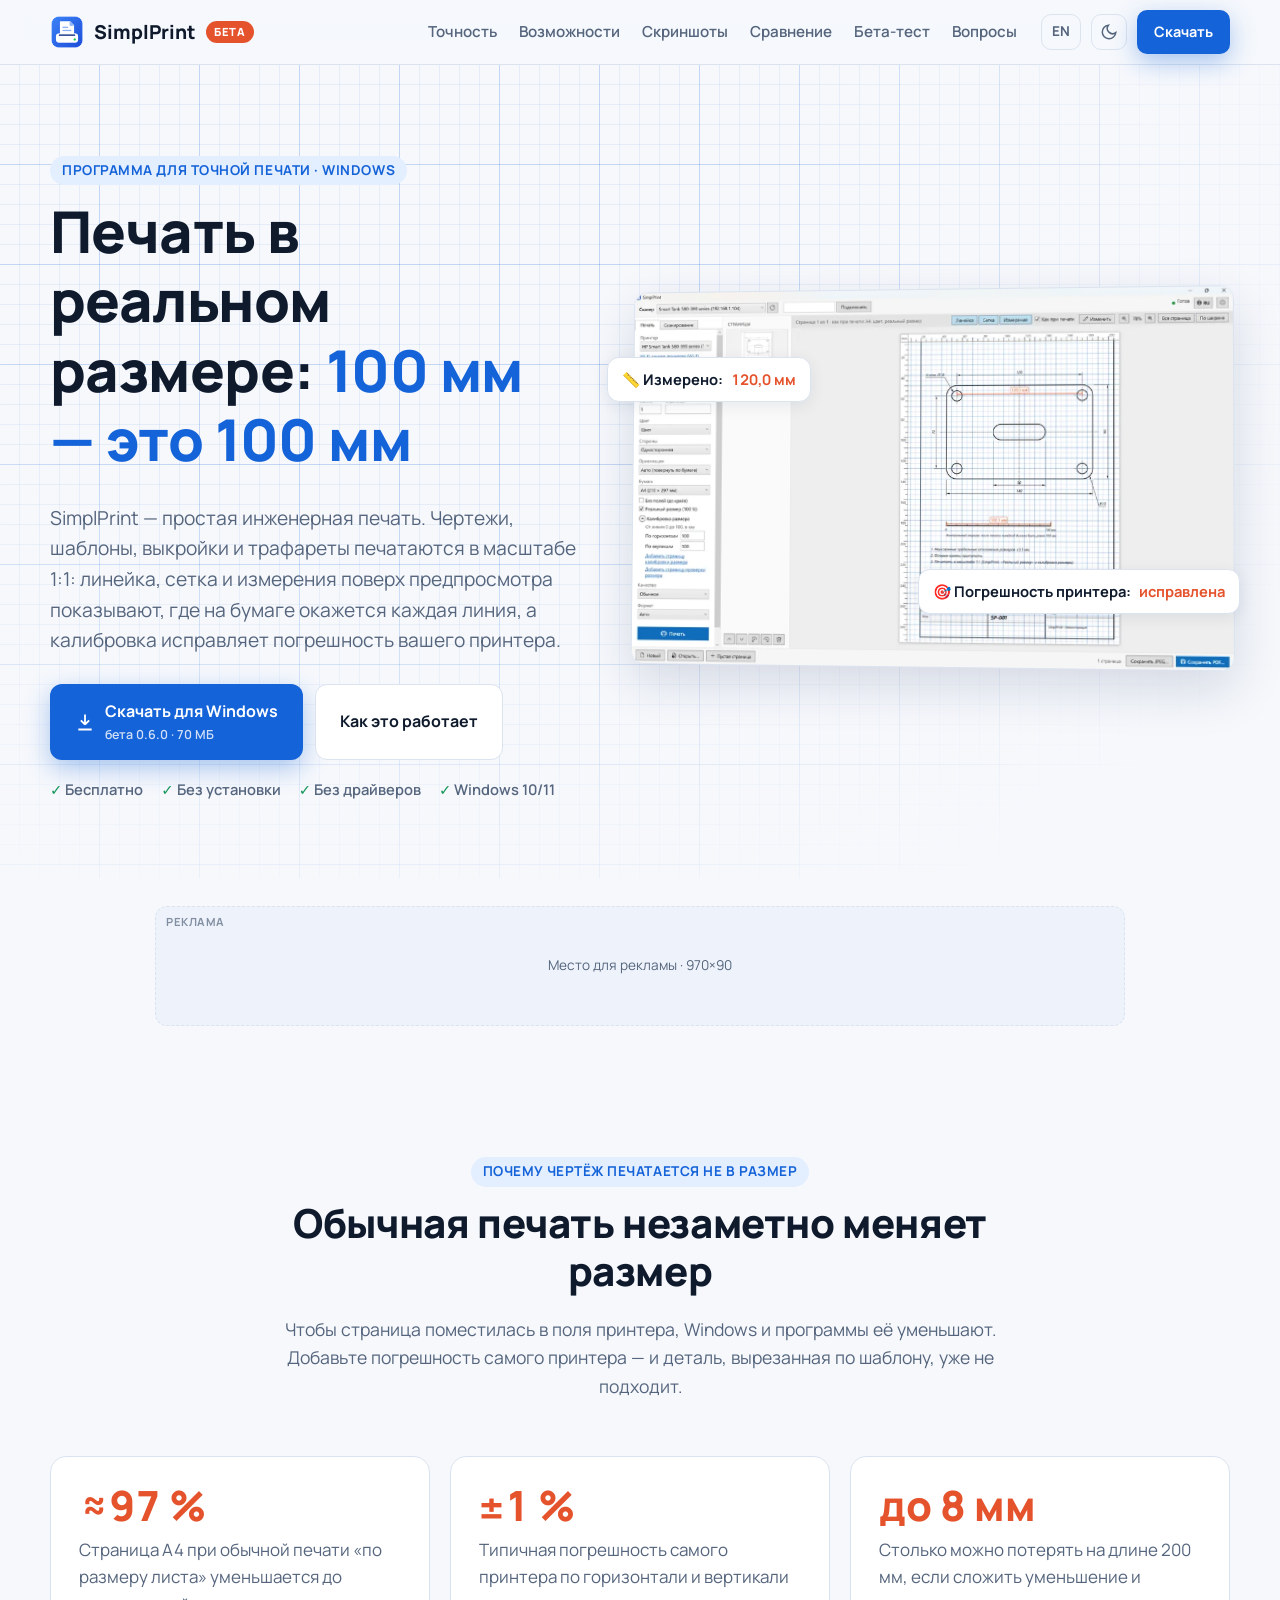
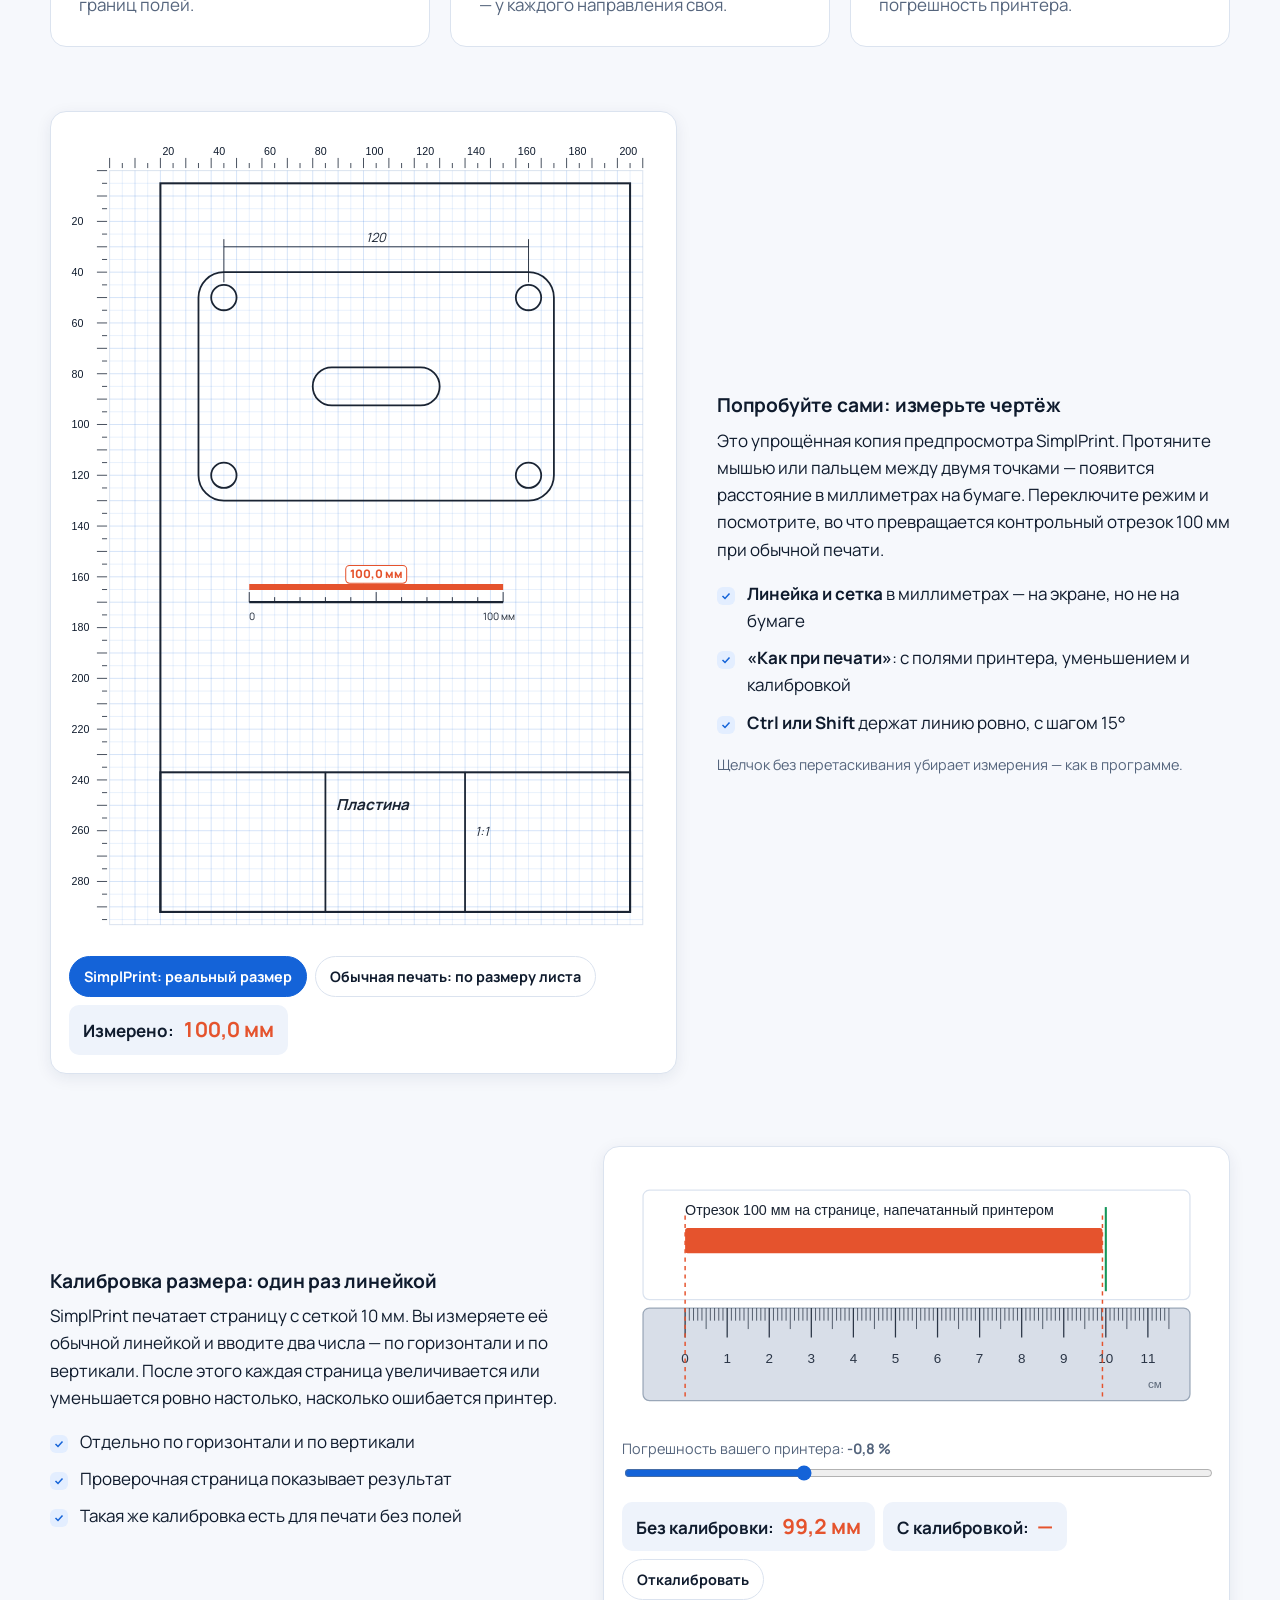
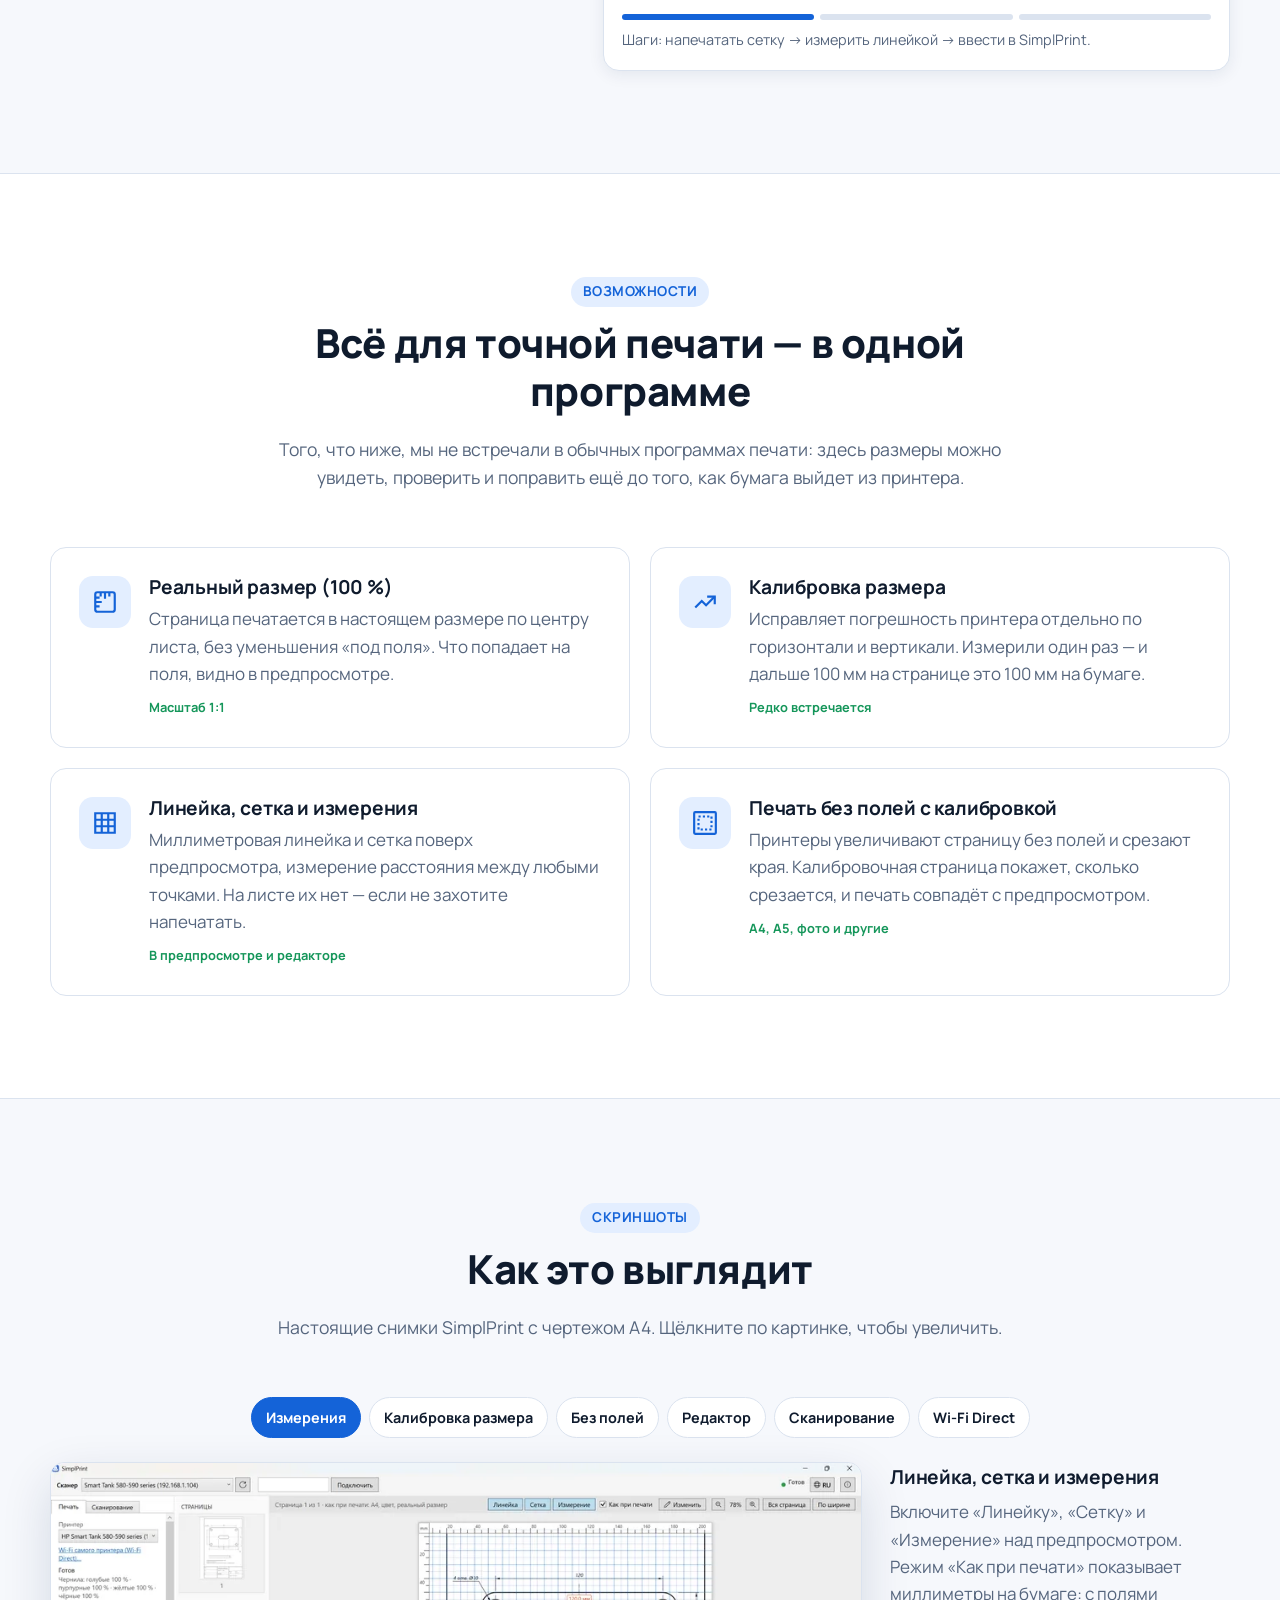
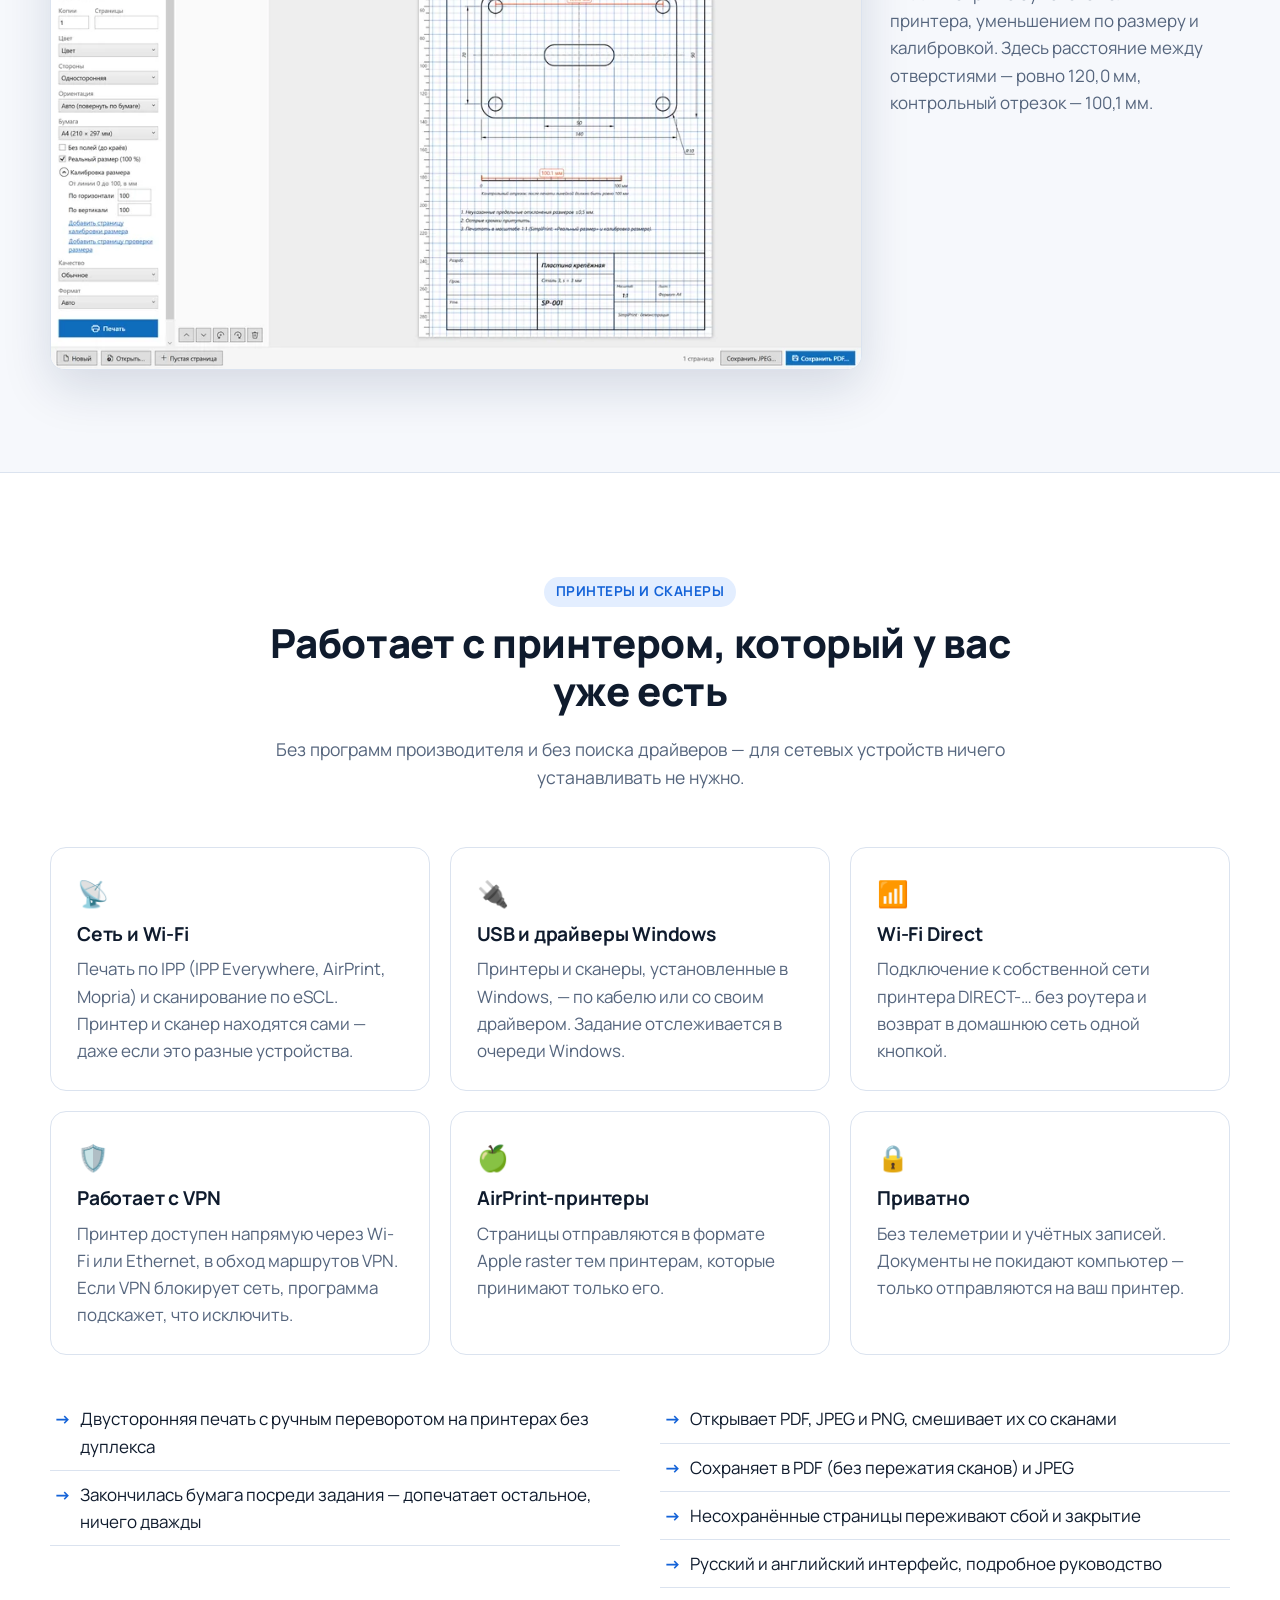
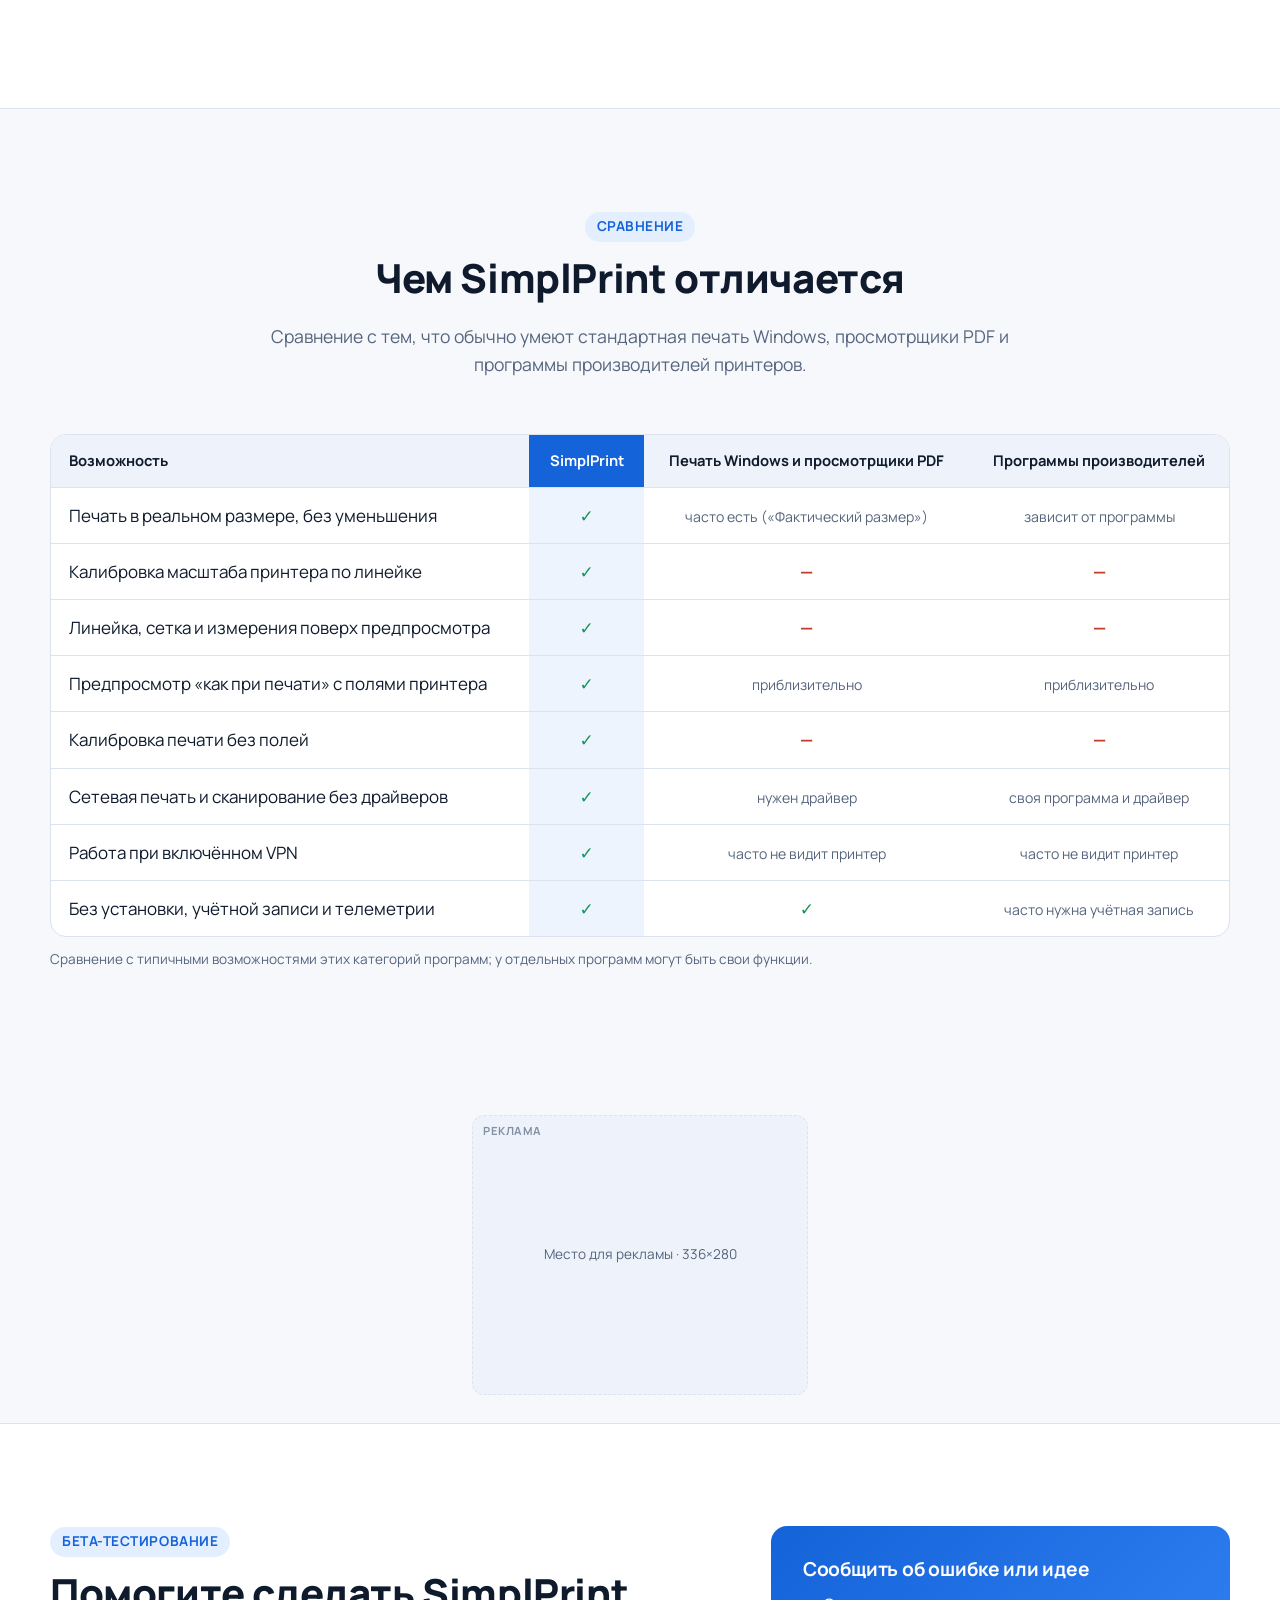
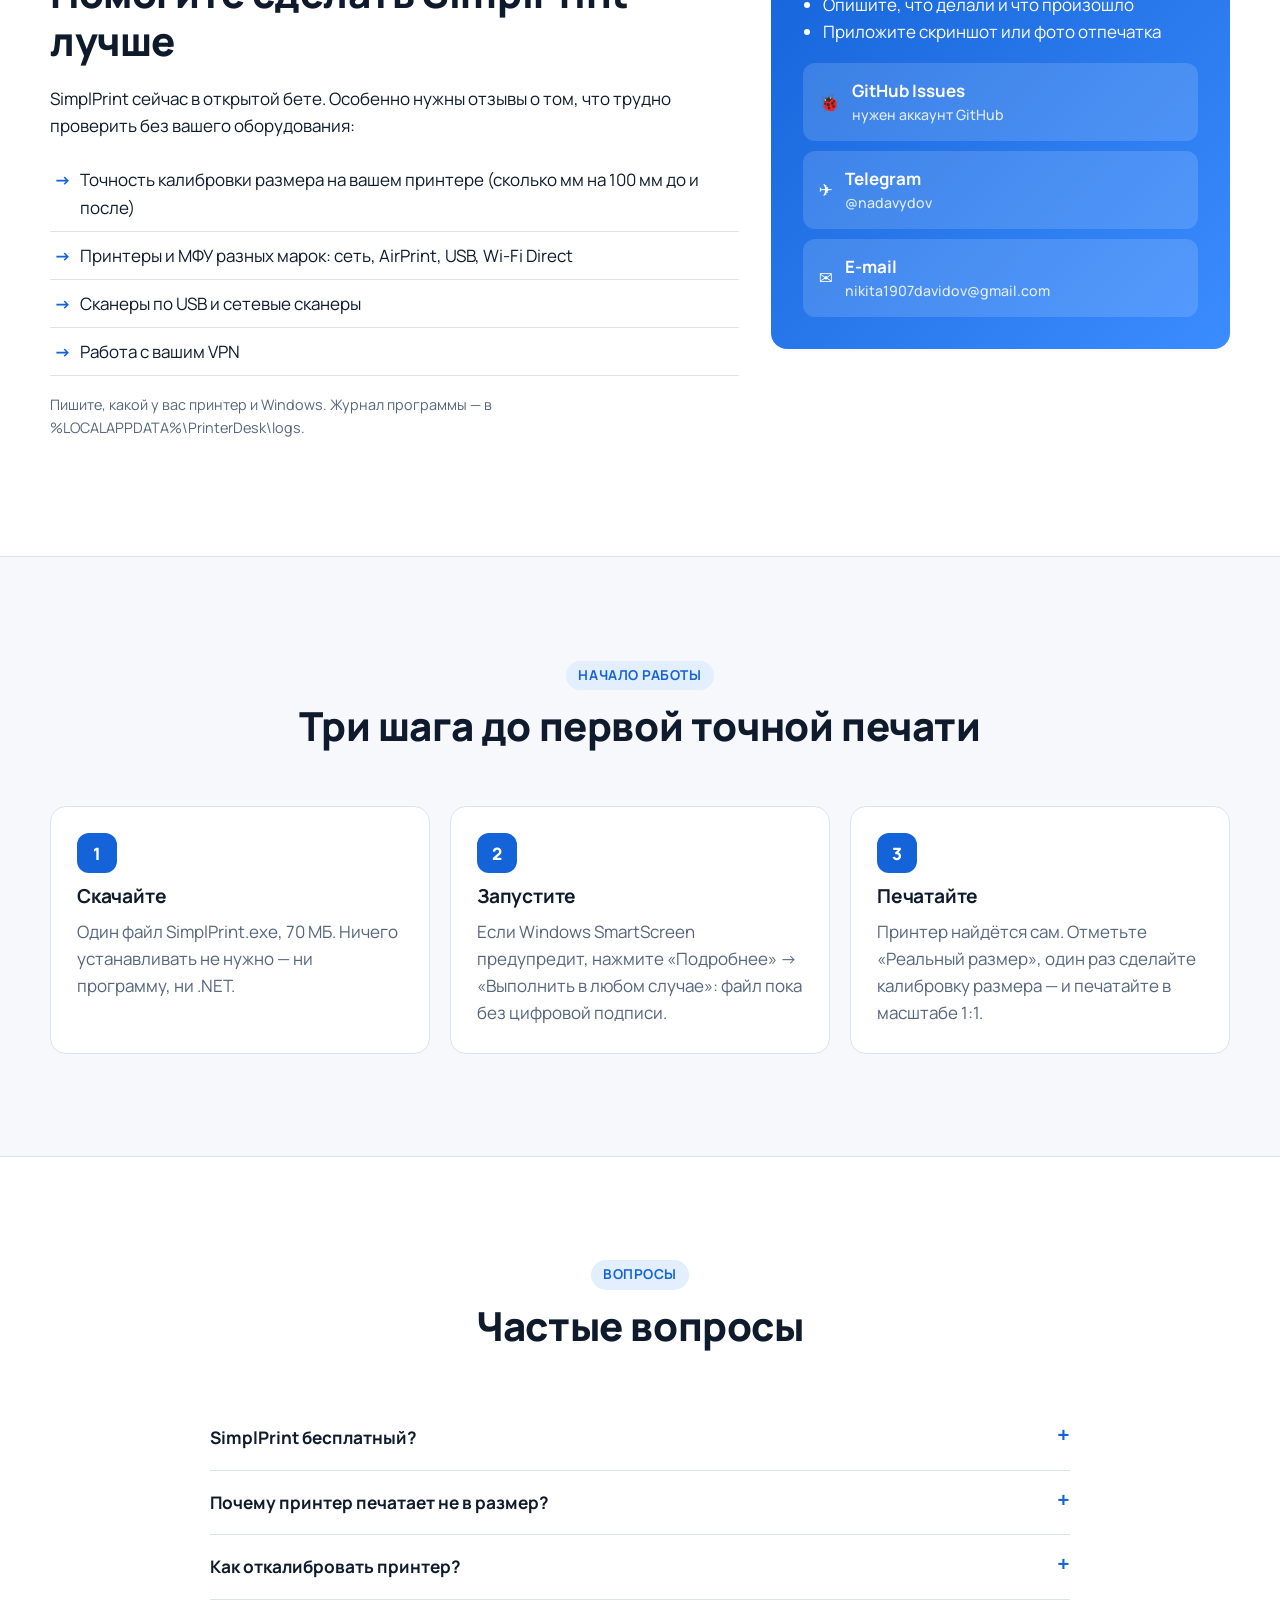
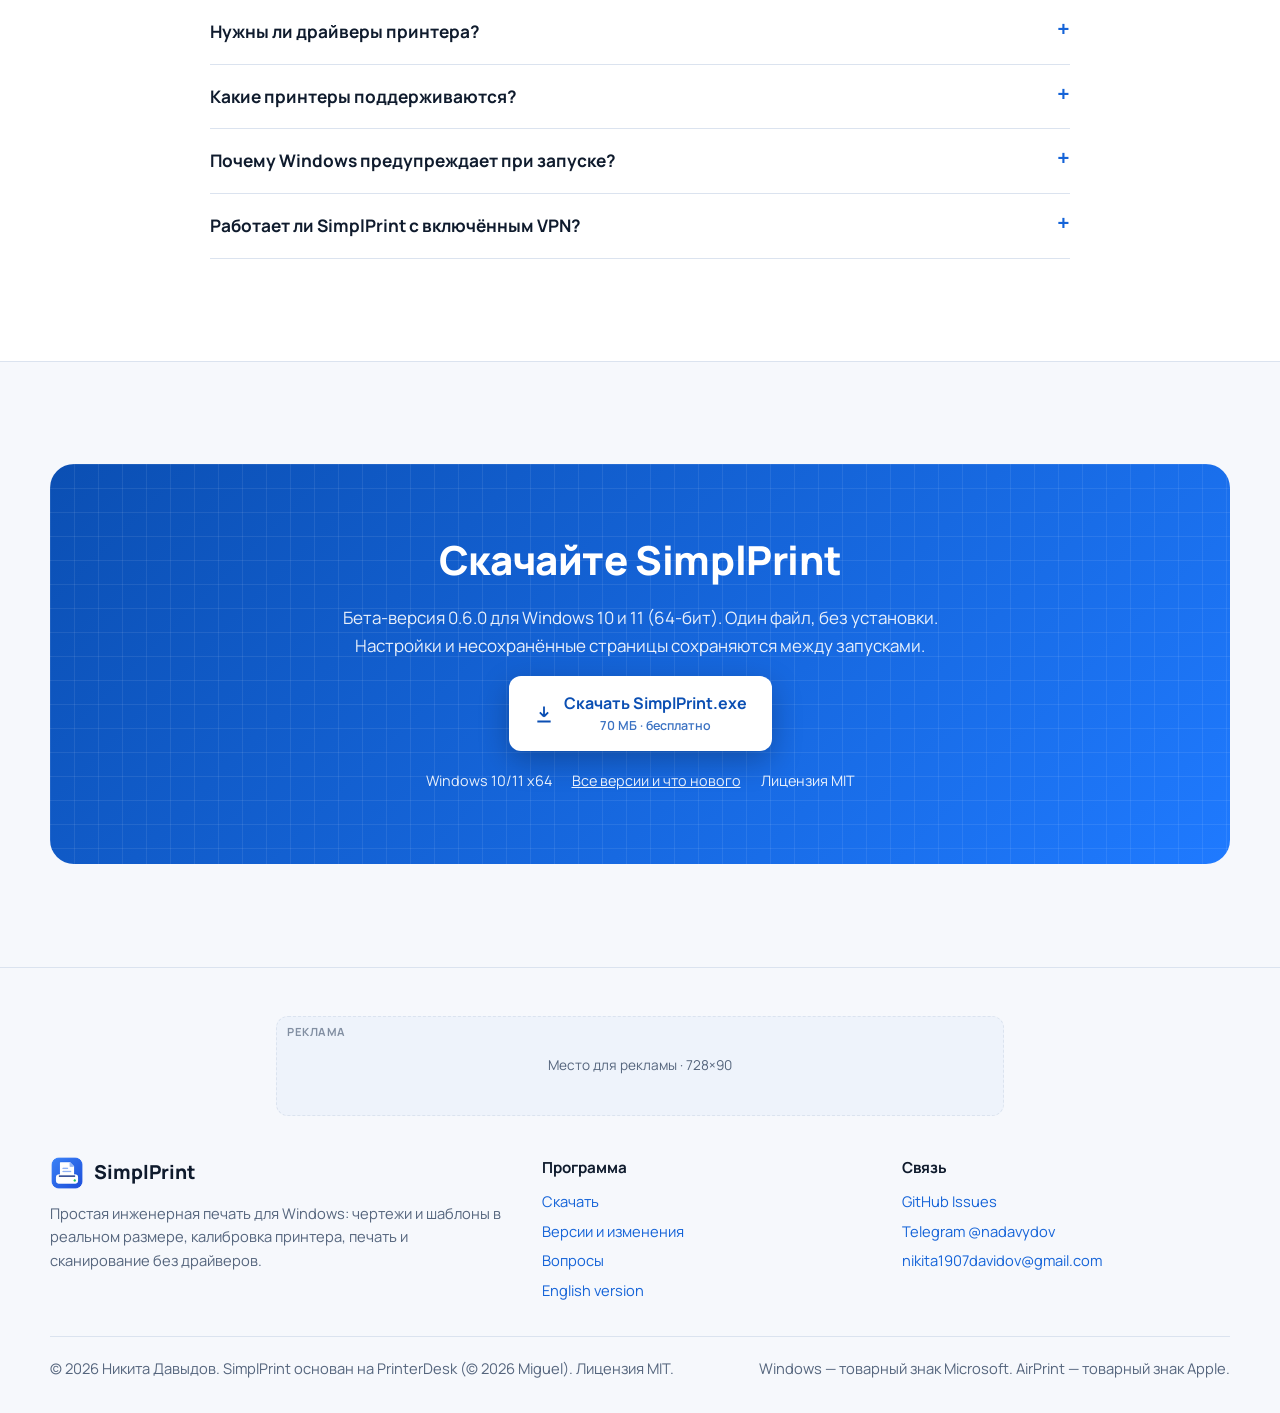
==== index.html @ fbbb2764 "SimplPrint website, downloads and bug reports The website (Russian and English) for GitHub Pages, a " ====
<!doctype html>
<html lang="ru">
<head>
  <meta charset="utf-8">
  <meta name="viewport" content="width=device-width, initial-scale=1">
  <script>document.documentElement.classList.add("js")</script>
  <title>SimplPrint — программа для печати чертежей в реальном размере (1:1) для Windows</title>
  <meta name="description" content="Бесплатная программа для печати чертежей, шаблонов и выкроек в масштабе 1:1: линейка, сетка и измерения поверх предпросмотра, калибровка масштаба принтера, печать без полей. Печать и сканирование без драйверов: сеть, AirPrint, USB, Wi-Fi Direct.">
  <meta name="keywords" content="программа для печати, приложение для печати, печать чертежей, печать в масштабе 1:1, печать в реальном размере, калибровка принтера, принтер печатает не в размер, печать без полей, печать шаблонов, печать выкроек, сканирование, AirPrint Windows, печать без драйвера">
  <link rel="canonical" href="https://gameqwerty.github.io/simplprint-app/">
  <link rel="alternate" hreflang="ru" href="https://gameqwerty.github.io/simplprint-app/">
  <link rel="alternate" hreflang="en" href="https://gameqwerty.github.io/simplprint-app/en/">
  <link rel="alternate" hreflang="x-default" href="https://gameqwerty.github.io/simplprint-app/">
  <meta name="theme-color" content="#1463d8">
  <link rel="icon" href="favicon.ico" sizes="any">
  <link rel="apple-touch-icon" href="apple-touch-icon.png">

  <meta property="og:type" content="website">
  <meta property="og:site_name" content="SimplPrint">
  <meta property="og:locale" content="ru_RU">
  <meta property="og:locale:alternate" content="en_US">
  <meta property="og:title" content="SimplPrint — печать в реальном размере: 100 мм — это 100 мм">
  <meta property="og:description" content="Линейка, сетка, измерения и калибровка принтера для точной печати чертежей и шаблонов. Бесплатно, Windows 10/11.">
  <meta property="og:url" content="https://gameqwerty.github.io/simplprint-app/">
  <meta property="og:image" content="https://gameqwerty.github.io/simplprint-app/og-image.png">
  <meta property="og:image:width" content="1200">
  <meta property="og:image:height" content="630">
  <meta name="twitter:card" content="summary_large_image">

  <!-- Search console verification: paste the codes from Yandex.Webmaster and Google Search Console here.
  <meta name="yandex-verification" content="">
  <meta name="google-site-verification" content="">
  -->

  <link rel="preconnect" href="https://fonts.googleapis.com">
  <link rel="preconnect" href="https://fonts.gstatic.com" crossorigin>
  <link href="https://fonts.googleapis.com/css2?family=Manrope:wght@500;600;700;800&display=swap" rel="stylesheet">
  <link rel="stylesheet" href="assets/css/style.css">

  <script type="application/ld+json">
  {
    "@context": "https://schema.org",
    "@type": "SoftwareApplication",
    "name": "SimplPrint",
    "description": "Программа для печати чертежей, шаблонов и выкроек в реальном размере: линейка, сетка и измерения поверх предпросмотра, калибровка масштаба принтера, печать без полей; печать и сканирование без драйверов.",
    "applicationCategory": "UtilitiesApplication",
    "applicationSubCategory": "Печать и сканирование",
    "operatingSystem": "Windows 10, Windows 11",
    "softwareVersion": "0.6.0",
    "fileSize": "70 MB",
    "inLanguage": ["ru", "en"],
    "isAccessibleForFree": true,
    "offers": { "@type": "Offer", "price": "0", "priceCurrency": "RUB" },
    "downloadUrl": "https://github.com/Gameqwerty/simplprint-app/releases/latest/download/SimplPrint.exe",
    "screenshot": "https://gameqwerty.github.io/simplprint-app/assets/img/measure-1600.webp",
    "image": "https://gameqwerty.github.io/simplprint-app/og-image.png",
    "url": "https://gameqwerty.github.io/simplprint-app/",
    "author": { "@type": "Person", "name": "Никита Давыдов" },
    "license": "https://opensource.org/licenses/MIT"
  }
  </script>
  <script type="application/ld+json">
  {
    "@context": "https://schema.org",
    "@type": "FAQPage",
    "mainEntity": [
      { "@type": "Question", "name": "SimplPrint бесплатный?",
        "acceptedAnswer": { "@type": "Answer", "text": "Да. Программа бесплатная, без рекламы внутри, без учётной записи и без телеметрии. Код распространяется по лицензии MIT." } },
      { "@type": "Question", "name": "Почему принтер печатает не в размер?",
        "acceptedAnswer": { "@type": "Answer", "text": "Обычная печать уменьшает страницу, чтобы она поместилась внутри полей принтера (лист A4 выходит примерно на 97 %), а сам принтер добавляет погрешность около 1 %. В SimplPrint есть печать в реальном размере и калибровка размера, которая исправляет погрешность принтера." } },
      { "@type": "Question", "name": "Нужны ли драйверы принтера?",
        "acceptedAnswer": { "@type": "Answer", "text": "Для сетевых принтеров и МФУ — нет: SimplPrint печатает по IPP (IPP Everywhere, AirPrint, Mopria) и сканирует по eSCL. Принтеры и сканеры, подключённые по USB, работают через установленный в Windows драйвер." } },
      { "@type": "Question", "name": "Какие принтеры поддерживаются?",
        "acceptedAnswer": { "@type": "Answer", "text": "Большинство сетевых принтеров и МФУ последних лет (IPP Everywhere, AirPrint, Mopria), любые принтеры, установленные в Windows (USB или с драйвером), а также подключение к собственной сети Wi-Fi принтера (Wi-Fi Direct)." } },
      { "@type": "Question", "name": "Почему Windows предупреждает при запуске?",
        "acceptedAnswer": { "@type": "Answer", "text": "Файл пока не подписан цифровой подписью, поэтому SmartScreen показывает предупреждение. Нажмите «Подробнее», затем «Выполнить в любом случае»." } }
    ]
  }
  </script>

  <!-- Analytics (optional): paste the Yandex.Metrika counter here. SimplPrint itself sends no data. -->
</head>
<body>
  <a class="visually-hidden" href="#main">К содержанию</a>

  <header class="header">
    <div class="container header__inner">
      <a class="brand" href="./" aria-label="SimplPrint — на главную">
        <img src="assets/img/logo-64.png" alt="" width="34" height="34">
        SimplPrint <span class="badge-beta">бета</span>
      </a>
      <nav class="nav" aria-label="Разделы">
        <a href="#precision">Точность</a>
        <a href="#features">Возможности</a>
        <a href="#screens">Скриншоты</a>
        <a href="#compare">Сравнение</a>
        <a href="#beta">Бета-тест</a>
        <a href="#faq">Вопросы</a>
      </nav>
      <div class="header__actions">
        <a class="lang" href="en/" hreflang="en" lang="en">EN</a>
        <button class="theme-toggle" type="button" aria-label="Светлая или тёмная тема">
          <svg width="18" height="18" viewBox="0 0 24 24" fill="none" stroke="currentColor" stroke-width="2"><path d="M21 12.8A9 9 0 1 1 11.2 3a7 7 0 0 0 9.8 9.8z"/></svg>
        </button>
        <a class="btn btn--primary btn--small" href="#download">Скачать</a>
        <button class="menu-toggle" type="button" aria-label="Меню" aria-expanded="false">
          <svg width="20" height="20" viewBox="0 0 24 24" fill="none" stroke="currentColor" stroke-width="2"><path d="M4 7h16M4 12h16M4 17h16"/></svg>
        </button>
      </div>
    </div>
  </header>

  <main id="main">
    <!-- Hero -->
    <section class="hero">
      <div class="container hero__inner">
        <div>
          <span class="eyebrow">Программа для точной печати · Windows</span>
          <h1>Печать в реальном размере: <span class="hero__accent">100&nbsp;мм — это 100&nbsp;мм</span></h1>
          <p class="hero__lead">
            SimplPrint — простая инженерная печать. Чертежи, шаблоны, выкройки и трафареты печатаются в масштабе 1:1:
            линейка, сетка и измерения поверх предпросмотра показывают, где на бумаге окажется каждая линия, а калибровка
            исправляет погрешность вашего принтера.
          </p>
          <div class="hero__buttons">
            <a class="btn btn--primary" href="https://github.com/Gameqwerty/simplprint-app/releases/latest/download/SimplPrint.exe" data-download>
              <svg width="20" height="20" viewBox="0 0 24 24" fill="none" stroke="currentColor" stroke-width="2.2"><path d="M12 3v12m0 0l-5-5m5 5l5-5M4 21h16"/></svg>
              <span>Скачать для Windows<small>бета 0.6.0 · 70 МБ</small></span>
            </a>
            <a class="btn btn--ghost" href="#precision">Как это работает</a>
          </div>
          <div class="hero__facts">
            <span>Бесплатно</span><span>Без установки</span><span>Без драйверов</span><span>Windows 10/11</span>
          </div>
        </div>
        <div class="hero__shot">
          <div class="window">
            <img src="assets/img/measure-960.webp" srcset="assets/img/measure-960.webp 960w, assets/img/measure-1600.webp 1600w"
                 sizes="(max-width: 960px) 100vw, 640px" width="1600" height="1000"
                 alt="SimplPrint: чертёж в предпросмотре печати с линейкой, сеткой и измерениями 120,0 и 100,1 мм" fetchpriority="high">
          </div>
          <div class="callout callout--a">📏 Измерено: <b>120,0 мм</b></div>
          <div class="callout callout--b">🎯 Погрешность принтера: <b>исправлена</b></div>
        </div>
      </div>
    </section>

    <!-- Ad: below the first screen -->
    <div class="ad-band">
      <div class="container">
        <aside class="ad-slot ad-slot--leaderboard" data-label="Реклама" aria-label="Реклама">
          <!-- Paste the ad code here (Yandex Advertising Network / Google AdSense), 970×90 or adaptive. -->
          <span class="ad-slot__placeholder">Место для рекламы · 970×90</span>
        </aside>
      </div>
    </div>

    <!-- The problem -->
    <section class="section" id="precision">
      <div class="container">
        <div class="section__head reveal">
          <span class="eyebrow">Почему чертёж печатается не в размер</span>
          <h2>Обычная печать незаметно меняет размер</h2>
          <p>Чтобы страница поместилась в поля принтера, Windows и программы её уменьшают. Добавьте погрешность самого
            принтера — и деталь, вырезанная по шаблону, уже не подходит.</p>
        </div>
        <div class="problem">
          <div class="stat reveal"><div class="stat__value">≈97 %</div><p>Страница A4 при обычной печати «по размеру листа» уменьшается до границ полей.</p></div>
          <div class="stat reveal"><div class="stat__value">±1 %</div><p>Типичная погрешность самого принтера по горизонтали и вертикали — у каждого направления своя.</p></div>
          <div class="stat reveal"><div class="stat__value">до 8 мм</div><p>Столько можно потерять на длине 200 мм, если сложить уменьшение и погрешность принтера.</p></div>
        </div>

        <div class="demo" style="margin-top:64px">
          <div class="demo__stage reveal" id="measure-demo" data-mm="мм" data-title="Пластина" data-label="Лист A4 с сеткой, линейкой и измерением">
            <div class="demo__controls">
              <button class="chip" type="button" data-mode="full" aria-pressed="true">SimplPrint: реальный размер</button>
              <button class="chip" type="button" data-mode="fit" aria-pressed="false">Обычная печать: по размеру листа</button>
              <span class="readout">Измерено: <b data-readout>—</b></span>
            </div>
          </div>
          <div class="demo__text reveal">
            <h3>Попробуйте сами: измерьте чертёж</h3>
            <p>Это упрощённая копия предпросмотра SimplPrint. Протяните мышью или пальцем между двумя точками — появится
              расстояние в миллиметрах на бумаге. Переключите режим и посмотрите, во что превращается контрольный отрезок
              100&nbsp;мм при обычной печати.</p>
            <ul>
              <li><b>Линейка и сетка</b> в миллиметрах — на экране, но не на бумаге</li>
              <li><b>«Как при печати»</b>: с полями принтера, уменьшением и калибровкой</li>
              <li><b>Ctrl или Shift</b> держат линию ровно, с шагом 15°</li>
            </ul>
            <p class="hint">Щелчок без перетаскивания убирает измерения — как в программе.</p>
          </div>
        </div>

        <div class="demo demo--reverse">
          <div class="demo__text reveal">
            <h3>Калибровка размера: один раз линейкой</h3>
            <p>SimplPrint печатает страницу с сеткой 10&nbsp;мм. Вы измеряете её обычной линейкой и вводите два числа —
              по горизонтали и по вертикали. После этого каждая страница увеличивается или уменьшается ровно настолько,
              насколько ошибается принтер.</p>
            <ul>
              <li>Отдельно по горизонтали и по вертикали</li>
              <li>Проверочная страница показывает результат</li>
              <li>Такая же калибровка есть для печати без полей</li>
            </ul>
          </div>
          <div class="demo__stage reveal" id="calibration-demo" data-mm="мм" data-cm="см" data-caption="Отрезок 100 мм на странице, напечатанный принтером" data-label="Линейка и напечатанный отрезок до и после калибровки">
            <label class="hint" for="printer-error">Погрешность вашего принтера: <b data-error-text>−0,8 %</b></label>
            <input class="slider" id="printer-error" type="range" min="-20" max="20" step="1" value="-8" data-error>
            <div class="demo__controls">
              <span class="readout">Без калибровки: <b data-before>99,2 мм</b></span>
              <span class="readout">С калибровкой: <b data-after>—</b></span>
              <button class="chip" type="button" data-calibrate data-run="Откалибровать" data-reset="Сбросить" aria-pressed="false">Откалибровать</button>
            </div>
            <div class="steps" aria-hidden="true"><span></span><span></span><span></span></div>
            <p class="hint" style="margin:8px 0 0">Шаги: напечатать сетку → измерить линейкой → ввести в SimplPrint.</p>
          </div>
        </div>
      </div>
    </section>

    <!-- Features -->
    <section class="section section--alt" id="features">
      <div class="container">
        <div class="section__head reveal">
          <span class="eyebrow">Возможности</span>
          <h2>Всё для точной печати — в одной программе</h2>
          <p>Того, что ниже, мы не встречали в обычных программах печати: здесь размеры можно увидеть, проверить и
            поправить ещё до того, как бумага выйдет из принтера.</p>
        </div>
        <div class="features">
          <article class="feature reveal">
            <div class="feature__icon"><svg width="26" height="26" viewBox="0 0 24 24" fill="none" stroke="currentColor" stroke-width="2"><rect x="3" y="3" width="18" height="18" rx="2"/><path d="M8 3v4M12 3v6M16 3v4M3 8h4M3 12h6M3 16h4"/></svg></div>
            <div><h3>Реальный размер (100 %)</h3><p>Страница печатается в настоящем размере по центру листа, без уменьшения «под поля». Что попадает на поля, видно в предпросмотре.</p><span class="feature__tag">Масштаб 1:1</span></div>
          </article>
          <article class="feature reveal">
            <div class="feature__icon"><svg width="26" height="26" viewBox="0 0 24 24" fill="none" stroke="currentColor" stroke-width="2"><path d="M3 17l6-6 4 4 8-8"/><path d="M14 7h7v7"/></svg></div>
            <div><h3>Калибровка размера</h3><p>Исправляет погрешность принтера отдельно по горизонтали и вертикали. Измерили один раз — и дальше 100&nbsp;мм на странице это 100&nbsp;мм на бумаге.</p><span class="feature__tag">Редко встречается</span></div>
          </article>
          <article class="feature reveal">
            <div class="feature__icon"><svg width="26" height="26" viewBox="0 0 24 24" fill="none" stroke="currentColor" stroke-width="2"><path d="M3 3h18v18H3z"/><path d="M9 3v18M15 3v18M3 9h18M3 15h18"/></svg></div>
            <div><h3>Линейка, сетка и измерения</h3><p>Миллиметровая линейка и сетка поверх предпросмотра, измерение расстояния между любыми точками. На листе их нет — если не захотите напечатать.</p><span class="feature__tag">В предпросмотре и редакторе</span></div>
          </article>
          <article class="feature reveal">
            <div class="feature__icon"><svg width="26" height="26" viewBox="0 0 24 24" fill="none" stroke="currentColor" stroke-width="2"><rect x="2" y="2" width="20" height="20" rx="1"/><path d="M6 6h12v12H6z" stroke-dasharray="2 2"/></svg></div>
            <div><h3>Печать без полей с калибровкой</h3><p>Принтеры увеличивают страницу без полей и срезают края. Калибровочная страница покажет, сколько срезается, и печать совпадёт с предпросмотром.</p><span class="feature__tag">A4, A5, фото и другие</span></div>
          </article>
        </div>
      </div>
    </section>

    <!-- Screenshots -->
    <section class="section" id="screens">
      <div class="container">
        <div class="section__head reveal">
          <span class="eyebrow">Скриншоты</span>
          <h2>Как это выглядит</h2>
          <p>Настоящие снимки SimplPrint с чертежом A4. Щёлкните по картинке, чтобы увеличить.</p>
        </div>
        <div class="tabs" role="group" aria-label="Скриншоты">
          <button class="chip" type="button" data-tab="shot-measure" aria-pressed="true">Измерения</button>
          <button class="chip" type="button" data-tab="shot-size" aria-pressed="false">Калибровка размера</button>
          <button class="chip" type="button" data-tab="shot-borderless" aria-pressed="false">Без полей</button>
          <button class="chip" type="button" data-tab="shot-editor" aria-pressed="false">Редактор</button>
          <button class="chip" type="button" data-tab="shot-scan" aria-pressed="false">Сканирование</button>
          <button class="chip" type="button" data-tab="shot-wifi" aria-pressed="false">Wi-Fi Direct</button>
        </div>
        <div class="gallery__panel" id="shot-measure">
          <div class="gallery__view">
            <div class="window"><img class="gallery__image" loading="lazy" src="assets/img/measure-960.webp" data-zoom="assets/img/measure-1600.webp" width="960" height="600" alt="Предпросмотр печати чертежа с линейкой, сеткой и двумя измерениями"></div>
            <div class="gallery__caption"><h3>Линейка, сетка и измерения</h3><p>Включите «Линейку», «Сетку» и «Измерение» над предпросмотром. Режим «Как при печати» показывает миллиметры на бумаге: с полями принтера, уменьшением по размеру и калибровкой. Здесь расстояние между отверстиями — ровно 120,0 мм, контрольный отрезок — 100,1 мм.</p></div>
          </div>
        </div>
        <div class="gallery__panel" id="shot-size" hidden>
          <div class="gallery__view">
            <div class="window"><img class="gallery__image" loading="lazy" src="assets/img/size-960.webp" data-zoom="assets/img/size-1600.webp" width="960" height="600" alt="Страница калибровки размера с сеткой 10 мм и введёнными значениями 99,2 и 100,6 мм"></div>
            <div class="gallery__caption"><h3>Калибровка размера</h3><p>«Добавить страницу калибровки размера» кладёт в документ сетку 10&nbsp;мм и сразу настраивает печать. Измерьте её от линии 0 до 100 и введите результат — здесь принтер печатал 99,2&nbsp;мм по горизонтали и 100,6&nbsp;мм по вертикали.</p></div>
          </div>
        </div>
        <div class="gallery__panel" id="shot-borderless" hidden>
          <div class="gallery__view">
            <div class="window"><img class="gallery__image" loading="lazy" src="assets/img/borderless-960.webp" data-zoom="assets/img/borderless-1600.webp" width="960" height="600" alt="Калибровочная страница печати без полей с пронумерованными линиями у краёв"></div>
            <div class="gallery__caption"><h3>Печать без полей и её калибровка</h3><p>Пронумерованные линии у каждого края показывают, сколько срезает принтер. Введите номера первых напечатанных линий — и печать без полей совпадёт с предпросмотром до миллиметра.</p></div>
          </div>
        </div>
        <div class="gallery__panel" id="shot-editor" hidden>
          <div class="gallery__view">
            <div class="window"><img class="gallery__image" loading="lazy" src="assets/img/editor-960.webp" data-zoom="assets/img/editor-1600.webp" width="960" height="600" alt="Редактор страницы: красная пометка, стрелка и текст на чертеже"></div>
            <div class="gallery__caption"><h3>Редактор прямо в предпросмотре</h3><p>Пометки, стрелки, фигуры, текст, кисть и ластик, картинки из файла или буфера обмена. Линейку, сетку и измерения можно вписать в страницу и напечатать.</p></div>
          </div>
        </div>
        <div class="gallery__panel" id="shot-scan" hidden>
          <div class="gallery__view">
            <div class="window"><img class="gallery__image" loading="lazy" src="assets/img/scan-960.webp" data-zoom="assets/img/scan-1600.webp" width="960" height="600" alt="Вкладка сканирования: источник, разрешение, цвет и размер бумаги"></div>
            <div class="gallery__caption"><h3>Сканирование без драйверов</h3><p>Со стекла и из автоподатчика, двусторонние документы — с ручным переворотом. Сетевые сканеры работают по eSCL (AirScan, Mopria), USB-сканеры — через WIA. Сохранение в PDF и JPEG.</p></div>
          </div>
        </div>
        <div class="gallery__panel" id="shot-wifi" hidden>
          <div class="gallery__view">
            <div class="window" style="max-width:520px;margin:auto"><img class="gallery__image" loading="lazy" src="assets/img/wifi-640.webp" data-zoom="assets/img/wifi-640.webp" width="640" height="566" alt="Окно подключения к собственной сети Wi-Fi принтера"></div>
            <div class="gallery__caption"><h3>Wi-Fi самого принтера</h3><p>Нет роутера рядом? SimplPrint подключится к сети принтера DIRECT-…, найдёт принтер и сканер, а потом одной кнопкой вернёт компьютер в домашнюю сеть.</p></div>
          </div>
        </div>
      </div>
    </section>

    <!-- Devices -->
    <section class="section section--alt">
      <div class="container">
        <div class="section__head reveal">
          <span class="eyebrow">Принтеры и сканеры</span>
          <h2>Работает с принтером, который у вас уже есть</h2>
          <p>Без программ производителя и без поиска драйверов — для сетевых устройств ничего устанавливать не нужно.</p>
        </div>
        <div class="devices">
          <div class="device reveal"><div class="device__icon">📡</div><h3>Сеть и Wi-Fi</h3><p>Печать по IPP (IPP Everywhere, AirPrint, Mopria) и сканирование по eSCL. Принтер и сканер находятся сами — даже если это разные устройства.</p></div>
          <div class="device reveal"><div class="device__icon">🔌</div><h3>USB и драйверы Windows</h3><p>Принтеры и сканеры, установленные в Windows, — по кабелю или со своим драйвером. Задание отслеживается в очереди Windows.</p></div>
          <div class="device reveal"><div class="device__icon">📶</div><h3>Wi-Fi Direct</h3><p>Подключение к собственной сети принтера DIRECT-… без роутера и возврат в домашнюю сеть одной кнопкой.</p></div>
          <div class="device reveal"><div class="device__icon">🛡️</div><h3>Работает с VPN</h3><p>Принтер доступен напрямую через Wi-Fi или Ethernet, в обход маршрутов VPN. Если VPN блокирует сеть, программа подскажет, что исключить.</p></div>
          <div class="device reveal"><div class="device__icon">🍏</div><h3>AirPrint-принтеры</h3><p>Страницы отправляются в формате Apple raster тем принтерам, которые принимают только его.</p></div>
          <div class="device reveal"><div class="device__icon">🔒</div><h3>Приватно</h3><p>Без телеметрии и учётных записей. Документы не покидают компьютер — только отправляются на ваш принтер.</p></div>
        </div>
        <ul class="more reveal">
          <li>Двусторонняя печать с ручным переворотом на принтерах без дуплекса</li>
          <li>Закончилась бумага посреди задания — допечатает остальное, ничего дважды</li>
          <li>Открывает PDF, JPEG и PNG, смешивает их со сканами</li>
          <li>Сохраняет в PDF (без пережатия сканов) и JPEG</li>
          <li>Несохранённые страницы переживают сбой и закрытие</li>
          <li>Русский и английский интерфейс, подробное руководство</li>
        </ul>
      </div>
    </section>

    <!-- Comparison -->
    <section class="section" id="compare">
      <div class="container">
        <div class="section__head reveal">
          <span class="eyebrow">Сравнение</span>
          <h2>Чем SimplPrint отличается</h2>
          <p>Сравнение с тем, что обычно умеют стандартная печать Windows, просмотрщики PDF и программы производителей принтеров.</p>
        </div>
        <div class="table-wrap reveal">
          <table class="compare">
            <thead>
              <tr><th scope="col">Возможность</th><th scope="col" class="us">SimplPrint</th><th scope="col">Печать Windows и просмотрщики PDF</th><th scope="col">Программы производителей</th></tr>
            </thead>
            <tbody>
              <tr><td>Печать в реальном размере, без уменьшения</td><td class="us yes">✓</td><td><span class="part">часто есть («Фактический размер»)</span></td><td><span class="part">зависит от программы</span></td></tr>
              <tr><td>Калибровка масштаба принтера по линейке</td><td class="us yes">✓</td><td class="no">—</td><td class="no">—</td></tr>
              <tr><td>Линейка, сетка и измерения поверх предпросмотра</td><td class="us yes">✓</td><td class="no">—</td><td class="no">—</td></tr>
              <tr><td>Предпросмотр «как при печати» с полями принтера</td><td class="us yes">✓</td><td><span class="part">приблизительно</span></td><td><span class="part">приблизительно</span></td></tr>
              <tr><td>Калибровка печати без полей</td><td class="us yes">✓</td><td class="no">—</td><td class="no">—</td></tr>
              <tr><td>Сетевая печать и сканирование без драйверов</td><td class="us yes">✓</td><td><span class="part">нужен драйвер</span></td><td><span class="part">своя программа и драйвер</span></td></tr>
              <tr><td>Работа при включённом VPN</td><td class="us yes">✓</td><td><span class="part">часто не видит принтер</span></td><td><span class="part">часто не видит принтер</span></td></tr>
              <tr><td>Без установки, учётной записи и телеметрии</td><td class="us yes">✓</td><td class="yes">✓</td><td><span class="part">часто нужна учётная запись</span></td></tr>
            </tbody>
          </table>
        </div>
        <p class="footnote">Сравнение с типичными возможностями этих категорий программ; у отдельных программ могут быть свои функции.</p>
      </div>
    </section>

    <!-- Ad: in content -->
    <div class="ad-band">
      <div class="container">
        <aside class="ad-slot ad-slot--rectangle" data-label="Реклама" aria-label="Реклама">
          <!-- Paste the ad code here, 336×280 or 300×250. -->
          <span class="ad-slot__placeholder">Место для рекламы · 336×280</span>
        </aside>
      </div>
    </div>

    <!-- Beta testing -->
    <section class="section section--alt" id="beta">
      <div class="container beta">
        <div class="reveal">
          <span class="eyebrow">Бета-тестирование</span>
          <h2>Помогите сделать SimplPrint лучше</h2>
          <p>SimplPrint сейчас в открытой бете. Особенно нужны отзывы о том, что трудно проверить без вашего оборудования:</p>
          <ul class="more" style="columns:1;margin-top:12px">
            <li>Точность калибровки размера на вашем принтере (сколько мм на 100&nbsp;мм до и после)</li>
            <li>Принтеры и МФУ разных марок: сеть, AirPrint, USB, Wi-Fi Direct</li>
            <li>Сканеры по USB и сетевые сканеры</li>
            <li>Работа с вашим VPN</li>
          </ul>
          <p class="hint">Пишите, какой у вас принтер и Windows. Журнал программы — в %LOCALAPPDATA%\PrinterDesk\logs.</p>
        </div>
        <div class="beta__card reveal">
          <h3>Сообщить об ошибке или идее</h3>
          <ul><li>Опишите, что делали и что произошло</li><li>Приложите скриншот или фото отпечатка</li></ul>
          <div class="contacts">
            <a class="contact" href="https://github.com/Gameqwerty/simplprint-app/issues/new" rel="noopener">🐞<span>GitHub Issues<small>нужен аккаунт GitHub</small></span></a>
            <a class="contact" href="https://t.me/nadavydov" rel="noopener">✈️<span>Telegram<small>@nadavydov</small></span></a>
            <a class="contact" href="mailto:nikita1907davidov@gmail.com?subject=SimplPrint%20%E2%80%94%20%D0%BE%D1%82%D0%B7%D1%8B%D0%B2">✉️<span>E-mail<small>nikita1907davidov@gmail.com</small></span></a>
          </div>
        </div>
      </div>
    </section>

    <!-- How to start -->
    <section class="section">
      <div class="container">
        <div class="section__head reveal">
          <span class="eyebrow">Начало работы</span>
          <h2>Три шага до первой точной печати</h2>
        </div>
        <ol class="start start-list">
          <li class="reveal"><h3>Скачайте</h3><p>Один файл SimplPrint.exe, 70&nbsp;МБ. Ничего устанавливать не нужно — ни программу, ни .NET.</p></li>
          <li class="reveal"><h3>Запустите</h3><p>Если Windows SmartScreen предупредит, нажмите «Подробнее» → «Выполнить в любом случае»: файл пока без цифровой подписи.</p></li>
          <li class="reveal"><h3>Печатайте</h3><p>Принтер найдётся сам. Отметьте «Реальный размер», один раз сделайте калибровку размера — и печатайте в масштабе 1:1.</p></li>
        </ol>
      </div>
    </section>

    <!-- FAQ -->
    <section class="section section--alt" id="faq">
      <div class="container">
        <div class="section__head reveal">
          <span class="eyebrow">Вопросы</span>
          <h2>Частые вопросы</h2>
        </div>
        <div class="faq">
          <details class="reveal"><summary>SimplPrint бесплатный?</summary><p>Да. Программа бесплатная, без рекламы внутри, без учётной записи и без телеметрии. Код распространяется по лицензии MIT.</p></details>
          <details class="reveal"><summary>Почему принтер печатает не в размер?</summary><p>Обычная печать уменьшает страницу, чтобы она поместилась внутри полей принтера (лист A4 выходит примерно на 97 %), а сам принтер добавляет погрешность около 1 %. В SimplPrint есть печать в реальном размере и калибровка размера, которая исправляет погрешность принтера.</p></details>
          <details class="reveal"><summary>Как откалибровать принтер?</summary><p>На вкладке «Печать» откройте «Калибровка размера», нажмите «Добавить страницу калибровки размера» и напечатайте её. Измерьте сетку линейкой от линии 0 до 100 по горизонтали и по вертикали и введите два числа. Проверочная страница покажет результат.</p></details>
          <details class="reveal"><summary>Нужны ли драйверы принтера?</summary><p>Для сетевых принтеров и МФУ — нет: SimplPrint печатает по IPP (IPP Everywhere, AirPrint, Mopria) и сканирует по eSCL. Принтеры и сканеры, подключённые по USB, работают через установленный в Windows драйвер.</p></details>
          <details class="reveal"><summary>Какие принтеры поддерживаются?</summary><p>Большинство сетевых принтеров и МФУ последних лет (IPP Everywhere, AirPrint, Mopria), любые принтеры, установленные в Windows (USB или с драйвером), а также подключение к собственной сети Wi-Fi принтера (Wi-Fi Direct).</p></details>
          <details class="reveal"><summary>Почему Windows предупреждает при запуске?</summary><p>Файл пока не подписан цифровой подписью, поэтому SmartScreen показывает предупреждение. Нажмите «Подробнее», затем «Выполнить в любом случае».</p></details>
          <details class="reveal"><summary>Работает ли SimplPrint с включённым VPN?</summary><p>Да, с большинством VPN: программа обращается к принтеру напрямую через Wi-Fi или Ethernet. Если VPN блокирует локальную сеть (kill switch), SimplPrint назовёт подсеть, которую нужно исключить в настройках VPN.</p></details>
        </div>
      </div>
    </section>

    <!-- Download -->
    <section class="section" id="download">
      <div class="container">
        <div class="download reveal">
          <h2>Скачайте SimplPrint</h2>
          <p>Бета-версия 0.6.0 для Windows 10 и 11 (64-бит). Один файл, без установки. Настройки и несохранённые страницы
            сохраняются между запусками.</p>
          <a class="btn btn--primary" href="https://github.com/Gameqwerty/simplprint-app/releases/latest/download/SimplPrint.exe" data-download>
            <svg width="20" height="20" viewBox="0 0 24 24" fill="none" stroke="currentColor" stroke-width="2.2"><path d="M12 3v12m0 0l-5-5m5 5l5-5M4 21h16"/></svg>
            <span>Скачать SimplPrint.exe<small>70 МБ · бесплатно</small></span>
          </a>
          <div class="download__meta">
            <span>Windows 10/11 x64</span>
            <a href="https://github.com/Gameqwerty/simplprint-app/releases" rel="noopener">Все версии и что нового</a>
            <span>Лицензия MIT</span>
          </div>
        </div>
      </div>
    </section>
  </main>

  <footer class="footer">
    <div class="container">
      <aside class="ad-slot ad-slot--footer" data-label="Реклама" aria-label="Реклама" style="margin-bottom:40px">
        <!-- Paste the ad code here, 728×90 or adaptive. -->
        <span class="ad-slot__placeholder">Место для рекламы · 728×90</span>
      </aside>
      <div class="footer__grid">
        <div>
          <a class="brand" href="./"><img src="assets/img/logo-64.png" alt="" width="34" height="34"> SimplPrint</a>
          <p style="margin-top:12px">Простая инженерная печать для Windows: чертежи и шаблоны в реальном размере, калибровка принтера, печать и сканирование без драйверов.</p>
        </div>
        <div>
          <h4>Программа</h4>
          <ul>
            <li><a href="#download">Скачать</a></li>
            <li><a href="https://github.com/Gameqwerty/simplprint-app/releases" rel="noopener">Версии и изменения</a></li>
            <li><a href="#faq">Вопросы</a></li>
            <li><a href="en/" hreflang="en">English version</a></li>
          </ul>
        </div>
        <div>
          <h4>Связь</h4>
          <ul>
            <li><a href="https://github.com/Gameqwerty/simplprint-app/issues" rel="noopener">GitHub Issues</a></li>
            <li><a href="https://t.me/nadavydov" rel="noopener">Telegram @nadavydov</a></li>
            <li><a href="mailto:nikita1907davidov@gmail.com">nikita1907davidov@gmail.com</a></li>
          </ul>
        </div>
      </div>
      <div class="footer__bottom">
        <span>© 2026 Никита Давыдов. SimplPrint основан на PrinterDesk (© 2026 Miguel). Лицензия MIT.</span>
        <span>Windows — товарный знак Microsoft. AirPrint — товарный знак Apple.</span>
      </div>
    </div>
  </footer>

  <div class="lightbox" role="dialog" aria-label="Скриншот"><img alt=""></div>
  <script src="assets/js/main.js" defer></script>
</body>
</html>
---- assets/css/style.css ----
/* SimplPrint website. One stylesheet for the Russian and English pages; light and dark themes. */

:root {
  --bg: #f6f8fc;
  --surface: #ffffff;
  --surface-2: #eef3fb;
  --text: #0f1b2d;
  --muted: #55657d;
  --line: #dbe3ef;
  --brand: #1463d8;
  --brand-2: #0b4fb3;
  --brand-soft: #e3eeff;
  --accent: #e5532d;
  --ok: #15965a;
  --no: #c2402a;
  --grid: rgba(20, 99, 216, 0.08);
  --grid-strong: rgba(20, 99, 216, 0.16);
  --shadow: 0 18px 50px rgba(15, 35, 75, 0.14);
  --shadow-sm: 0 4px 16px rgba(15, 35, 75, 0.08);
  --radius: 16px;
  --font: "Manrope", "Segoe UI", system-ui, -apple-system, sans-serif;
  color-scheme: light;
}

@media (prefers-color-scheme: dark) {
  :root:not([data-theme="light"]) {
    --bg: #0b1220;
    --surface: #111b2e;
    --surface-2: #16233a;
    --text: #e8eef8;
    --muted: #9badc6;
    --line: #233450;
    --brand: #4d94ff;
    --brand-2: #7cb0ff;
    --brand-soft: #16294a;
    --accent: #ff7a52;
    --ok: #3ccf86;
    --no: #ff7a63;
    --grid: rgba(77, 148, 255, 0.07);
    --grid-strong: rgba(77, 148, 255, 0.14);
    --shadow: 0 18px 50px rgba(0, 0, 0, 0.45);
    --shadow-sm: 0 4px 16px rgba(0, 0, 0, 0.3);
    color-scheme: dark;
  }
}

:root[data-theme="dark"] {
  --bg: #0b1220;
  --surface: #111b2e;
  --surface-2: #16233a;
  --text: #e8eef8;
  --muted: #9badc6;
  --line: #233450;
  --brand: #4d94ff;
  --brand-2: #7cb0ff;
  --brand-soft: #16294a;
  --accent: #ff7a52;
  --ok: #3ccf86;
  --no: #ff7a63;
  --grid: rgba(77, 148, 255, 0.07);
  --grid-strong: rgba(77, 148, 255, 0.14);
  --shadow: 0 18px 50px rgba(0, 0, 0, 0.45);
  --shadow-sm: 0 4px 16px rgba(0, 0, 0, 0.3);
  color-scheme: dark;
}

*, *::before, *::after { box-sizing: border-box; }

html { scroll-behavior: smooth; scroll-padding-top: 76px; }

body {
  margin: 0;
  font-family: var(--font);
  font-size: 17px;
  line-height: 1.6;
  color: var(--text);
  background: var(--bg);
  -webkit-font-smoothing: antialiased;
  overflow-x: hidden;
}

img { max-width: 100%; height: auto; display: block; }
a { color: var(--brand); text-decoration: none; }
a:hover { text-decoration: underline; }
h1, h2, h3 { line-height: 1.2; margin: 0 0 0.5em; letter-spacing: -0.01em; }
h1 { font-size: clamp(2.1rem, 4.6vw, 3.6rem); font-weight: 800; }
h2 { font-size: clamp(1.7rem, 3.2vw, 2.5rem); font-weight: 800; }
h3 { font-size: 1.2rem; font-weight: 700; }
p { margin: 0 0 1em; }

.container { width: min(1180px, 100% - 32px); margin-inline: auto; }
.visually-hidden { position: absolute; left: -9999px; }
.visually-hidden:focus { left: 16px; top: 12px; z-index: 100; padding: 8px 12px; background: var(--surface); border-radius: 8px; }
.section { padding: clamp(56px, 8vw, 104px) 0; }
.section--alt { background: var(--surface); border-block: 1px solid var(--line); }
.section__head { max-width: 760px; margin: 0 auto clamp(32px, 5vw, 56px); text-align: center; }
.section__head p { color: var(--muted); font-size: 1.1rem; }
.eyebrow {
  display: inline-block; margin-bottom: 12px; padding: 4px 12px; border-radius: 999px;
  background: var(--brand-soft); color: var(--brand); font-weight: 700; font-size: 0.85rem; letter-spacing: 0.04em;
  text-transform: uppercase;
}

/* ------------------------------------------------------------ header */

.header {
  position: sticky; top: 0; z-index: 50;
  background: color-mix(in srgb, var(--bg) 82%, transparent);
  backdrop-filter: saturate(160%) blur(14px);
  border-bottom: 1px solid var(--line);
}
.header__inner { display: flex; align-items: center; gap: 24px; height: 64px; }
.brand { display: flex; align-items: center; gap: 10px; color: var(--text); font-weight: 800; font-size: 1.2rem; }
.brand:hover { text-decoration: none; }
.brand img { width: 34px; height: 34px; }
.badge-beta {
  font-size: 0.7rem; font-weight: 800; letter-spacing: 0.06em; text-transform: uppercase;
  padding: 2px 8px; border-radius: 999px; background: var(--accent); color: #fff;
}
.nav { display: flex; gap: 22px; margin-left: auto; }
.nav a { color: var(--muted); font-weight: 600; font-size: 0.95rem; white-space: nowrap; }
.nav a:hover { color: var(--text); text-decoration: none; }
.header__actions { display: flex; align-items: center; gap: 10px; }
.lang {
  font-weight: 700; font-size: 0.85rem; color: var(--muted); border: 1px solid var(--line);
  padding: 6px 10px; border-radius: 10px;
}
.lang:hover { color: var(--text); text-decoration: none; }
.theme-toggle {
  width: 36px; height: 36px; border-radius: 10px; border: 1px solid var(--line); background: transparent;
  color: var(--muted); cursor: pointer; display: grid; place-items: center;
}
.theme-toggle:hover { color: var(--text); }
.menu-toggle { display: none; }

/* ------------------------------------------------------------ buttons */

.btn {
  display: inline-flex; align-items: center; justify-content: center; gap: 10px;
  padding: 14px 24px; border-radius: 12px; font-weight: 700; font-size: 1rem;
  border: 1px solid transparent; cursor: pointer; transition: transform 0.15s, box-shadow 0.15s, background 0.15s;
}
.btn:hover { text-decoration: none; transform: translateY(-1px); }
.btn--primary { background: var(--brand); color: #fff; box-shadow: 0 8px 24px color-mix(in srgb, var(--brand) 35%, transparent); }
.btn--primary:hover { background: var(--brand-2); color: #fff; }
.btn--ghost { background: var(--surface); color: var(--text); border-color: var(--line); }
.btn--small { padding: 9px 16px; font-size: 0.9rem; border-radius: 10px; }
.btn svg { flex: none; }
.btn small { display: block; font-weight: 600; opacity: 0.8; font-size: 0.78rem; }

/* ------------------------------------------------------------ hero */

.hero {
  position: relative; padding: clamp(48px, 7vw, 96px) 0 clamp(40px, 6vw, 80px); overflow: hidden;
  background-image:
    linear-gradient(var(--grid-strong) 1px, transparent 1px),
    linear-gradient(90deg, var(--grid-strong) 1px, transparent 1px),
    linear-gradient(var(--grid) 1px, transparent 1px),
    linear-gradient(90deg, var(--grid) 1px, transparent 1px);
  background-size: 100px 100px, 100px 100px, 20px 20px, 20px 20px;
  background-position: -1px -1px;
}
.hero::after {
  content: ""; position: absolute; inset: 0; pointer-events: none;
  background: radial-gradient(ellipse at 30% 20%, transparent 30%, var(--bg) 85%);
}
.hero__inner { position: relative; z-index: 1; display: grid; grid-template-columns: 1fr 1.15fr; gap: 48px; align-items: center; }
.hero__lead { font-size: 1.2rem; color: var(--muted); max-width: 560px; }
.hero__accent { color: var(--brand); }
.hero__buttons { display: flex; flex-wrap: wrap; gap: 12px; margin: 28px 0 18px; }
.hero__facts { display: flex; flex-wrap: wrap; gap: 8px 18px; color: var(--muted); font-size: 0.92rem; font-weight: 600; }
.hero__facts span::before { content: "✓ "; color: var(--ok); font-weight: 800; }
.hero__shot { position: relative; }
.window {
  border-radius: 14px; overflow: hidden; background: var(--surface); box-shadow: var(--shadow);
  border: 1px solid var(--line);
}
.hero__shot .window { transform: perspective(1600px) rotateY(-6deg) rotateX(2deg); transition: transform 0.6s; }
.hero__shot:hover .window { transform: none; }
.callout {
  position: absolute; display: flex; align-items: center; gap: 8px; padding: 10px 14px; border-radius: 12px;
  background: var(--surface); box-shadow: var(--shadow-sm); border: 1px solid var(--line); font-weight: 700; font-size: 0.92rem;
  animation: float 5s ease-in-out infinite;
}
.callout b { color: var(--accent); font-variant-numeric: tabular-nums; }
.callout--a { left: -18px; top: 18%; }
.callout--b { right: -10px; bottom: 14%; animation-delay: -2.5s; }
@keyframes float { 50% { transform: translateY(-8px); } }

/* ------------------------------------------------------------ ads */

.ad-slot {
  position: relative; display: grid; place-items: center; margin: 0 auto; border-radius: 12px;
  border: 1px dashed var(--line); background: var(--surface-2); color: var(--muted); font-size: 0.85rem; text-align: center;
}
.ad-slot::before {
  content: attr(data-label); position: absolute; top: 6px; left: 10px; font-size: 0.7rem; font-weight: 700;
  letter-spacing: 0.05em; text-transform: uppercase; opacity: 0.7;
}
.ad-slot--leaderboard { width: min(970px, 100%); min-height: 120px; }
.ad-slot--rectangle { width: min(336px, 100%); min-height: 280px; }
.ad-slot--footer { width: min(728px, 100%); min-height: 100px; }
.ad-band { padding: 28px 0; }

/* ------------------------------------------------------------ problem */

.problem { display: grid; grid-template-columns: repeat(3, 1fr); gap: 20px; }
.stat {
  padding: 28px; border-radius: var(--radius); background: var(--surface); border: 1px solid var(--line);
}
.stat__value { font-size: 2.6rem; font-weight: 800; color: var(--accent); line-height: 1; margin-bottom: 10px; font-variant-numeric: tabular-nums; }
.stat p { color: var(--muted); margin: 0; }

/* ------------------------------------------------------------ features */

.features { display: grid; grid-template-columns: repeat(2, 1fr); gap: 20px; }
.feature {
  display: grid; grid-template-columns: 52px 1fr; gap: 18px; padding: 28px; border-radius: var(--radius);
  background: var(--surface); border: 1px solid var(--line); transition: transform 0.2s, box-shadow 0.2s;
}
.feature:hover { transform: translateY(-3px); box-shadow: var(--shadow-sm); }
.feature__icon {
  width: 52px; height: 52px; border-radius: 14px; display: grid; place-items: center;
  background: var(--brand-soft); color: var(--brand);
}
.feature h3 { margin-bottom: 6px; }
.feature p { color: var(--muted); margin: 0; }
.feature__tag { display: inline-block; margin-top: 10px; font-size: 0.8rem; font-weight: 700; color: var(--ok); }

/* ------------------------------------------------------------ interactive demos */

.demo { display: grid; grid-template-columns: 1.1fr 0.9fr; gap: 40px; align-items: center; }
.demo + .demo { margin-top: 72px; }
.demo--reverse { grid-template-columns: 0.9fr 1.1fr; }
.demo--reverse .demo__stage { order: 2; }
.demo__stage {
  position: relative; border-radius: var(--radius); background: var(--surface); border: 1px solid var(--line);
  box-shadow: var(--shadow-sm); padding: 18px; user-select: none;
}
/* A vertical swipe still scrolls the page on phones; measuring takes the other directions. */
.demo__stage svg { width: 100%; height: auto; display: block; touch-action: pan-y; }
.demo__controls { display: flex; flex-wrap: wrap; gap: 8px; margin-top: 14px; }
.chip {
  padding: 8px 14px; border-radius: 999px; border: 1px solid var(--line); background: var(--surface);
  color: var(--text); font: inherit; font-size: 0.9rem; font-weight: 700; cursor: pointer;
}
.chip[aria-pressed="true"] { background: var(--brand); border-color: var(--brand); color: #fff; }
.demo__text ul { padding-left: 0; list-style: none; }
.demo__text li { position: relative; padding-left: 30px; margin-bottom: 10px; }
.demo__text li::before {
  content: ""; position: absolute; left: 0; top: 7px; width: 18px; height: 18px; border-radius: 6px;
  background: var(--brand-soft) url("data:image/svg+xml,%3Csvg xmlns='http://www.w3.org/2000/svg' viewBox='0 0 24 24' fill='none' stroke='%231463d8' stroke-width='3'%3E%3Cpath d='M5 12l5 5 9-10'/%3E%3C/svg%3E") center/12px no-repeat;
}
.hint { color: var(--muted); font-size: 0.9rem; }
.readout {
  display: inline-flex; gap: 8px; align-items: baseline; padding: 8px 14px; border-radius: 10px;
  background: var(--surface-2); font-weight: 700; font-variant-numeric: tabular-nums;
}
.readout b { font-size: 1.3rem; color: var(--accent); }
.slider { width: 100%; accent-color: var(--brand); }
.steps { display: flex; gap: 6px; margin: 14px 0 0; }
.steps span {
  flex: 1; height: 6px; border-radius: 3px; background: var(--line); transition: background 0.3s;
}
.steps span.on { background: var(--brand); }

/* svg drawing colors follow the theme */
.paper { fill: #fff; stroke: var(--line); }
:root[data-theme="dark"] .paper { fill: #f4f7fb; }
.ink { stroke: #1a2433; fill: none; }
.ink-fill { fill: #1a2433; }
.gridline { stroke: rgba(20, 99, 216, 0.18); }
.gridline--major { stroke: rgba(20, 99, 216, 0.35); }
.measure-line { stroke: var(--accent); stroke-width: 2.4; }
.measure-label rect { fill: #fff; stroke: var(--accent); }
.measure-label text { fill: var(--accent); font-weight: 800; font-family: var(--font); }

/* ------------------------------------------------------------ gallery */

.tabs { display: flex; flex-wrap: wrap; justify-content: center; gap: 8px; margin-bottom: 24px; }
.gallery__view { display: grid; grid-template-columns: 1fr 340px; gap: 28px; align-items: start; }
.gallery__image { cursor: zoom-in; }
.gallery__caption h3 { margin-top: 4px; }
.gallery__caption p { color: var(--muted); }
.gallery__panel[hidden] { display: none; }
.gallery__panel .gallery__view { animation: fade 0.35s ease; }
@keyframes fade { from { opacity: 0; transform: translateY(8px); } }

.lightbox {
  position: fixed; inset: 0; z-index: 100; display: none; place-items: center; padding: 24px;
  background: rgba(5, 12, 25, 0.86); cursor: zoom-out;
}
.lightbox.open { display: grid; }
.lightbox img { max-height: 92vh; border-radius: 10px; box-shadow: var(--shadow); }

/* ------------------------------------------------------------ devices */

.devices { display: grid; grid-template-columns: repeat(3, 1fr); gap: 20px; }
.device { padding: 26px; border-radius: var(--radius); background: var(--surface); border: 1px solid var(--line); }
.device__icon { font-size: 1.6rem; margin-bottom: 8px; }
.device p { color: var(--muted); margin: 0; }
.more { columns: 2; column-gap: 40px; margin-top: 40px; padding: 0; list-style: none; }
.more li { break-inside: avoid; padding: 10px 0 10px 30px; position: relative; border-bottom: 1px solid var(--line); }
.more li::before { content: "→"; position: absolute; left: 4px; color: var(--brand); font-weight: 800; }

/* ------------------------------------------------------------ comparison */

.table-wrap { overflow-x: auto; border-radius: var(--radius); border: 1px solid var(--line); background: var(--surface); }
.compare { width: 100%; border-collapse: collapse; min-width: 720px; }
.compare th, .compare td { padding: 14px 18px; text-align: center; border-bottom: 1px solid var(--line); }
.compare th:first-child, .compare td:first-child { text-align: left; }
.compare thead th { background: var(--surface-2); font-size: 0.92rem; }
.compare thead th.us { background: var(--brand); color: #fff; }
.compare td.us { background: color-mix(in srgb, var(--brand) 7%, transparent); font-weight: 700; }
.compare tr:last-child td { border-bottom: 0; }
.yes { color: var(--ok); font-weight: 800; }
.no { color: var(--no); font-weight: 800; }
.part { color: var(--muted); font-size: 0.88rem; }
.footnote { color: var(--muted); font-size: 0.85rem; margin-top: 12px; }

/* ------------------------------------------------------------ beta, start, faq, download */

.beta { display: grid; grid-template-columns: 1.2fr 0.8fr; gap: 32px; align-items: start; }
.beta__card {
  padding: 32px; border-radius: var(--radius); background: linear-gradient(135deg, var(--brand), #3b8cff);
  color: #fff;
}
.beta__card h3 { color: #fff; }
.beta__card ul { padding-left: 20px; margin: 0 0 18px; }
.contacts { display: grid; gap: 10px; }
.contact {
  display: flex; align-items: center; gap: 12px; padding: 14px 16px; border-radius: 12px;
  background: rgba(255, 255, 255, 0.14); color: #fff; font-weight: 700;
}
.contact:hover { background: rgba(255, 255, 255, 0.22); text-decoration: none; }
.contact small { display: block; font-weight: 500; opacity: 0.85; }

.start { display: grid; grid-template-columns: repeat(3, 1fr); gap: 20px; counter-reset: step; }
.start li { list-style: none; padding: 26px; border-radius: var(--radius); background: var(--surface); border: 1px solid var(--line); }
.start li::before {
  counter-increment: step; content: counter(step); display: grid; place-items: center; width: 40px; height: 40px;
  border-radius: 12px; background: var(--brand); color: #fff; font-weight: 800; margin-bottom: 12px;
}
.start p { color: var(--muted); margin: 0; }
.start-list { padding: 0; margin: 0; }

.faq { max-width: 860px; margin: 0 auto; }
.faq details { border-bottom: 1px solid var(--line); padding: 18px 0; }
.faq summary { cursor: pointer; font-weight: 700; font-size: 1.08rem; list-style: none; display: flex; justify-content: space-between; gap: 16px; }
.faq summary::-webkit-details-marker { display: none; }
.faq summary::after { content: "+"; color: var(--brand); font-size: 1.4rem; line-height: 1; transition: transform 0.2s; }
.faq details[open] summary::after { transform: rotate(45deg); }
.faq details p { color: var(--muted); margin: 12px 0 0; }

.download {
  text-align: center; padding: clamp(40px, 6vw, 72px) 24px; border-radius: 24px; color: #fff;
  background:
    linear-gradient(rgba(255,255,255,0.08) 1px, transparent 1px) 0 0/24px 24px,
    linear-gradient(90deg, rgba(255,255,255,0.08) 1px, transparent 1px) 0 0/24px 24px,
    linear-gradient(135deg, #0b4fb3, #1f7aff);
}
.download h2 { color: #fff; }
.download p { opacity: 0.9; max-width: 640px; margin-inline: auto; }
.download .btn--primary { background: #fff; color: #0b4fb3; box-shadow: 0 10px 30px rgba(0,0,0,0.25); }
.download__meta { display: flex; flex-wrap: wrap; justify-content: center; gap: 8px 20px; margin-top: 18px; font-size: 0.9rem; opacity: 0.9; }
.download__meta a { color: #fff; text-decoration: underline; }

/* ------------------------------------------------------------ footer */

.footer { padding: 48px 0 32px; border-top: 1px solid var(--line); color: var(--muted); font-size: 0.92rem; }
.footer__grid { display: grid; grid-template-columns: 1.4fr 1fr 1fr; gap: 32px; margin-bottom: 28px; }
.footer h4 { color: var(--text); margin: 0 0 10px; font-size: 0.95rem; }
.footer ul { list-style: none; padding: 0; margin: 0; }
.footer li { margin-bottom: 6px; }
.footer__bottom { display: flex; flex-wrap: wrap; justify-content: space-between; gap: 12px; padding-top: 20px; border-top: 1px solid var(--line); }

/* ------------------------------------------------------------ reveal on scroll */

.js .reveal { opacity: 0; transform: translateY(18px); transition: opacity 0.6s ease, transform 0.6s ease; }
.js .reveal.visible { opacity: 1; transform: none; }
@media (prefers-reduced-motion: reduce) {
  .js .reveal { opacity: 1; transform: none; transition: none; }
  .callout { animation: none; }
  html { scroll-behavior: auto; }
}

/* ------------------------------------------------------------ narrow screens */

@media (max-width: 960px) {
  .hero__inner, .demo, .demo--reverse, .gallery__view, .beta { grid-template-columns: 1fr; }
  .demo--reverse .demo__stage { order: 0; }
  .hero__shot .window { transform: none; }
  .features, .devices, .problem, .start { grid-template-columns: 1fr 1fr; }
  .footer__grid { grid-template-columns: 1fr 1fr; }
}

@media (max-width: 1100px) {
  .nav {
    display: none; position: absolute; top: 64px; left: 0; right: 0; flex-direction: column; gap: 0;
    background: var(--surface); border-bottom: 1px solid var(--line); padding: 8px 16px; box-shadow: var(--shadow-sm);
  }
  .nav.open { display: flex; }
  .nav a { padding: 12px 0; border-bottom: 1px solid var(--line); }
  .nav a:last-child { border-bottom: 0; }
  .header__actions { margin-left: auto; }
  .menu-toggle {
    display: grid; place-items: center; width: 36px; height: 36px; border-radius: 10px; border: 1px solid var(--line);
    background: transparent; color: var(--text); cursor: pointer;
  }
}

@media (max-width: 760px) {
  .header__actions .btn { display: none; }
  .features, .devices, .problem, .start, .footer__grid { grid-template-columns: 1fr; }
  .more { columns: 1; }
  .callout--a { left: 4px; } .callout--b { right: 4px; }
  body { font-size: 16px; }
}
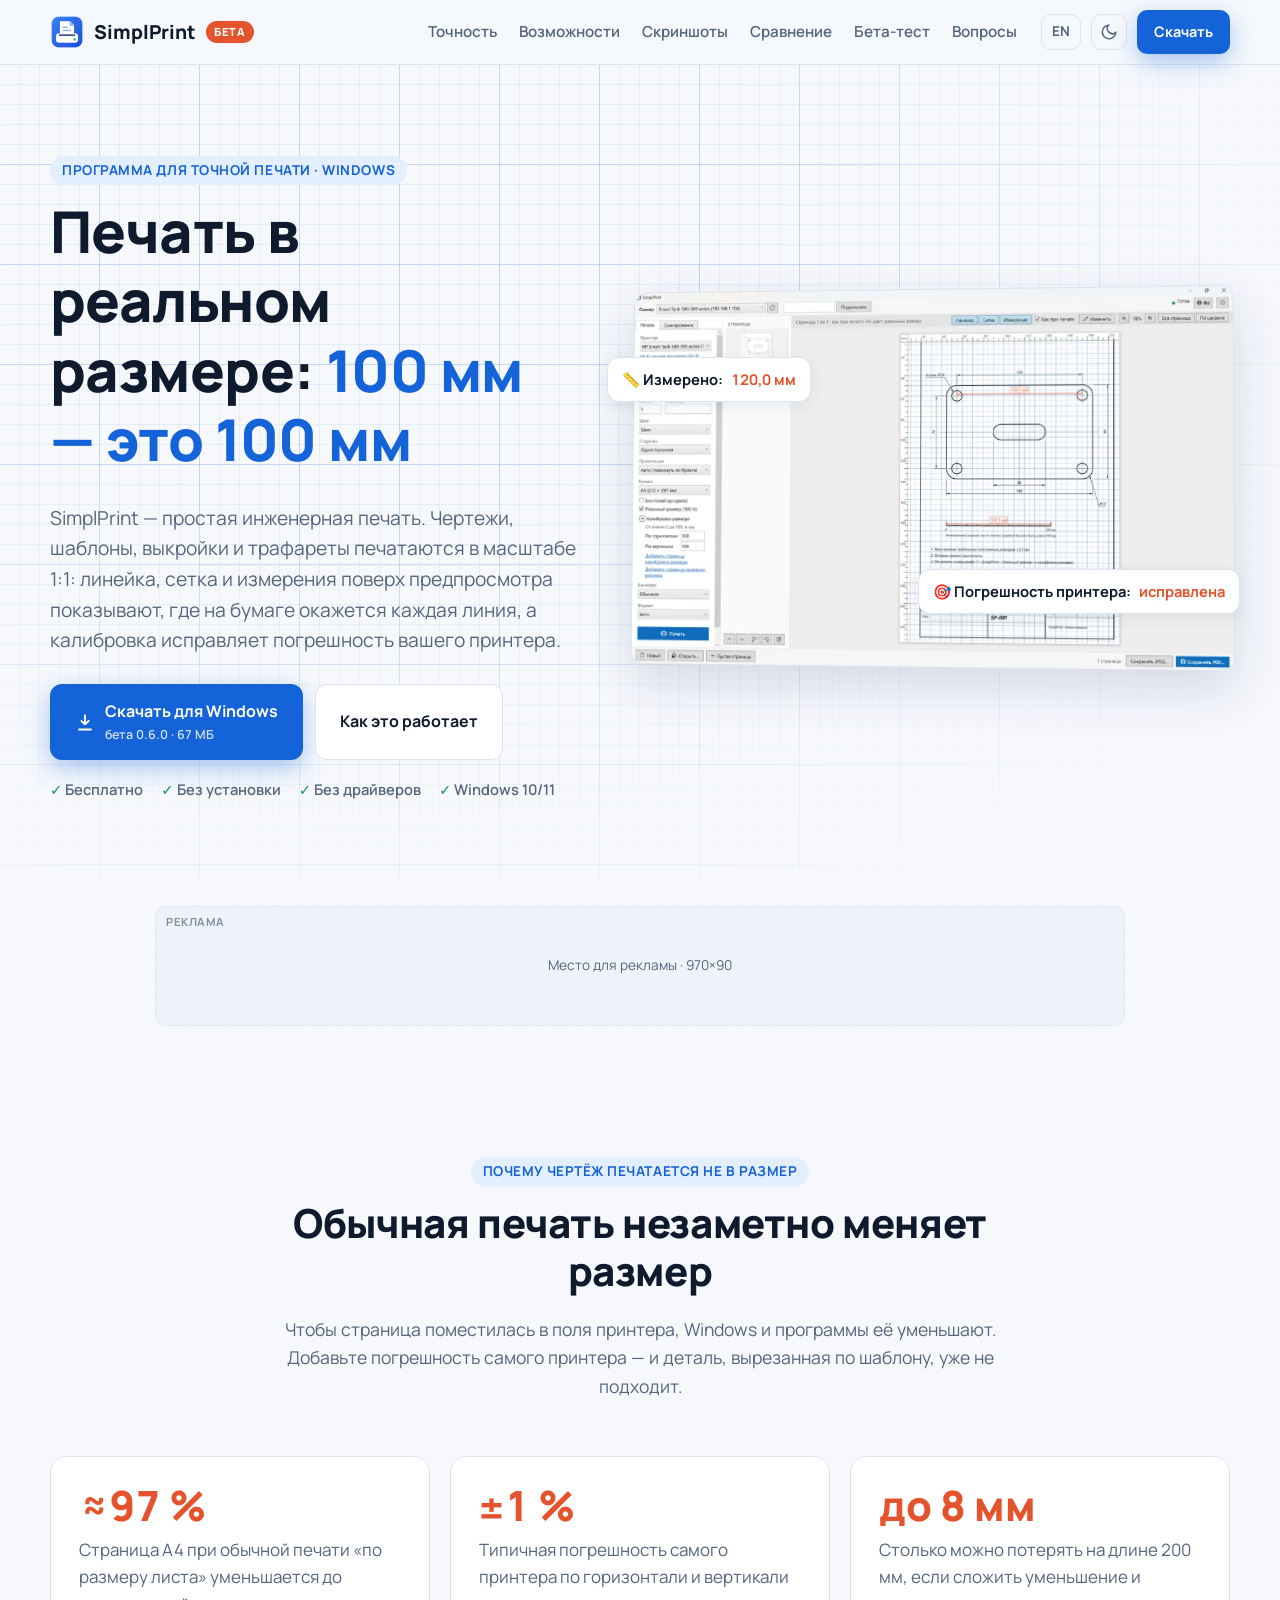
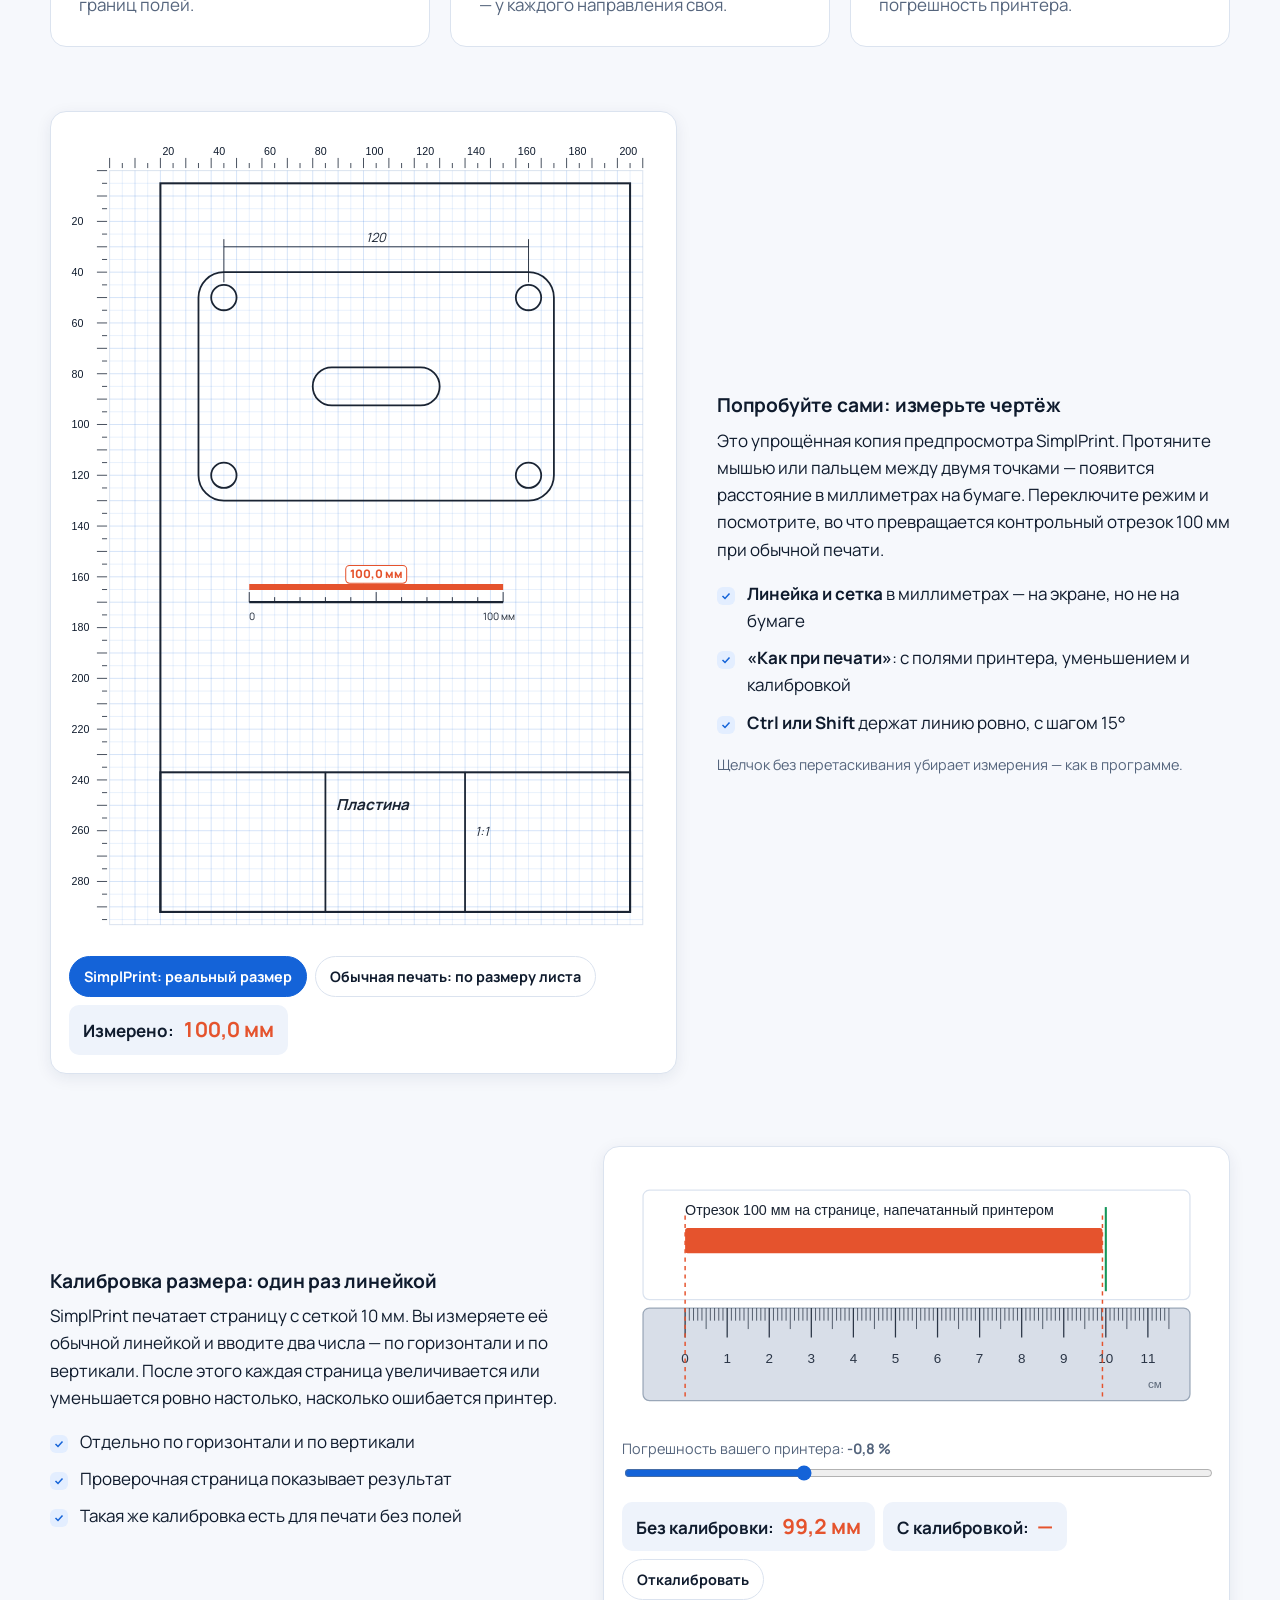
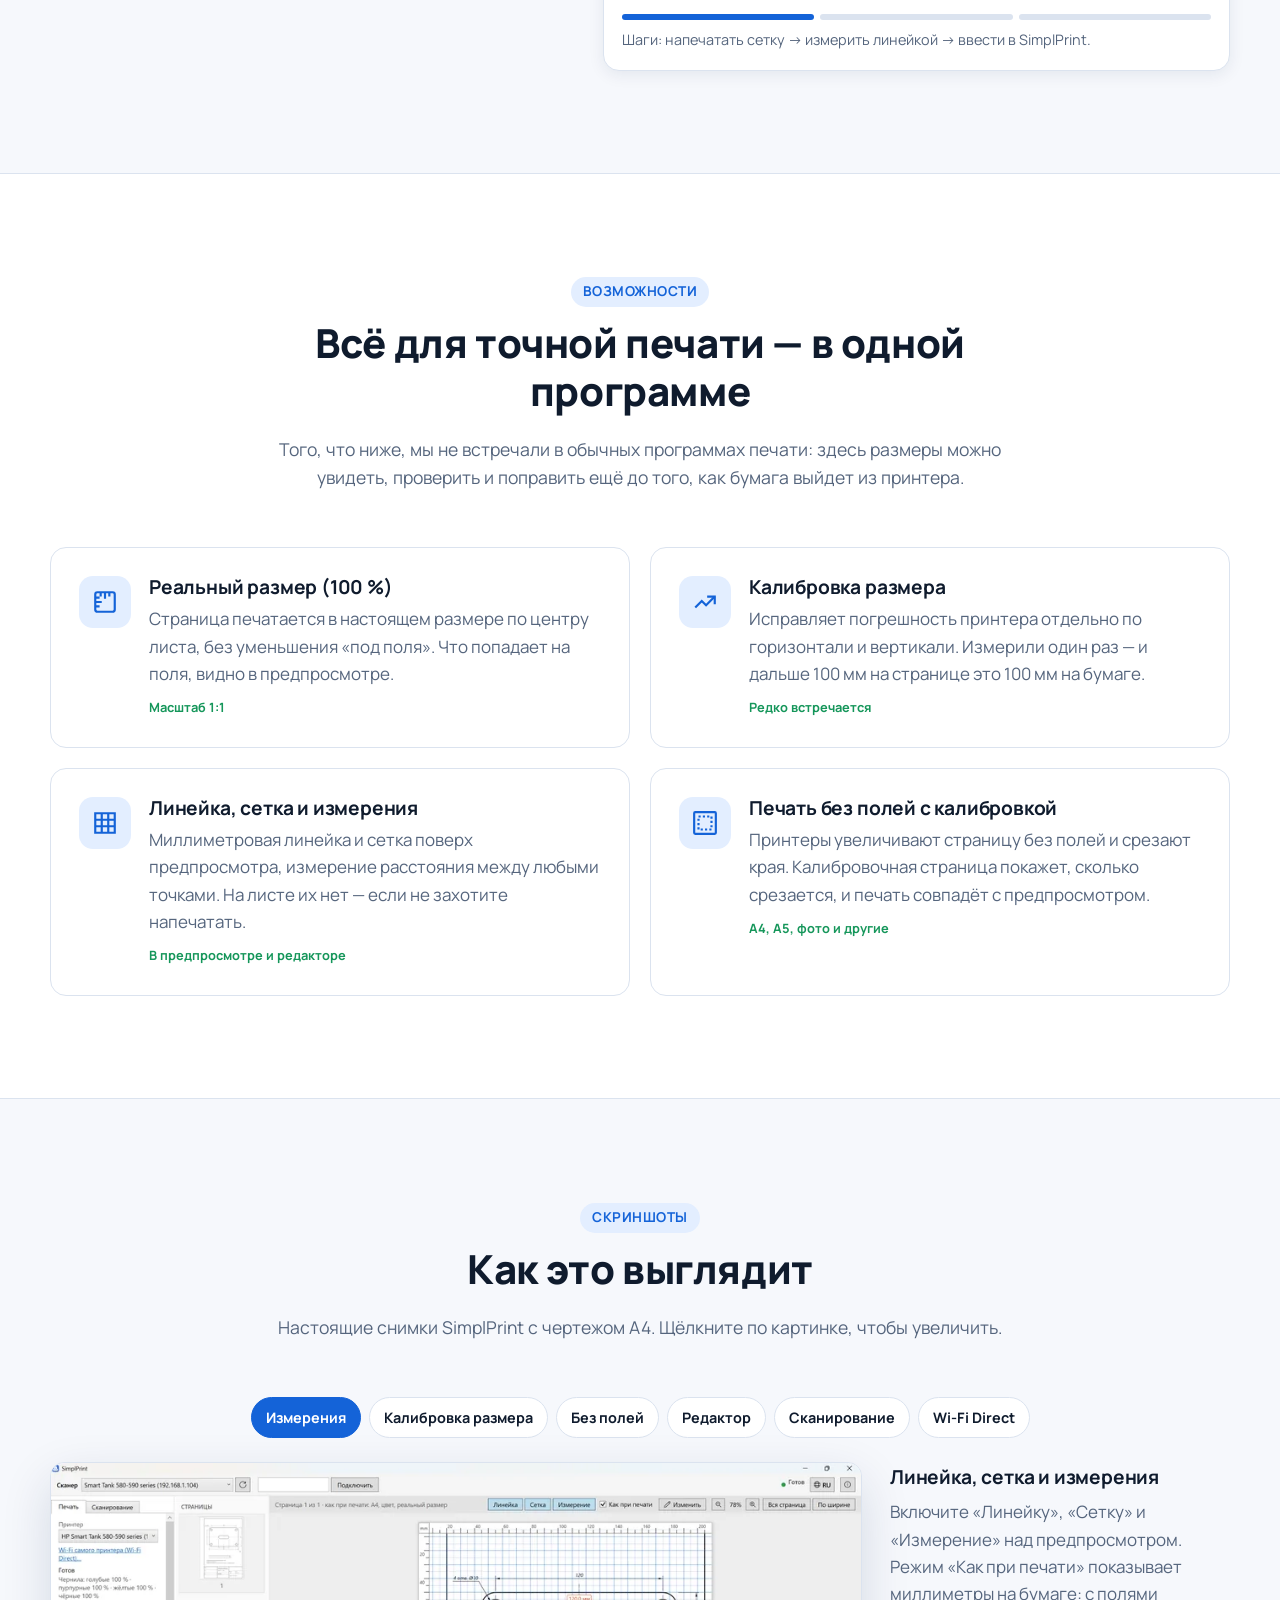
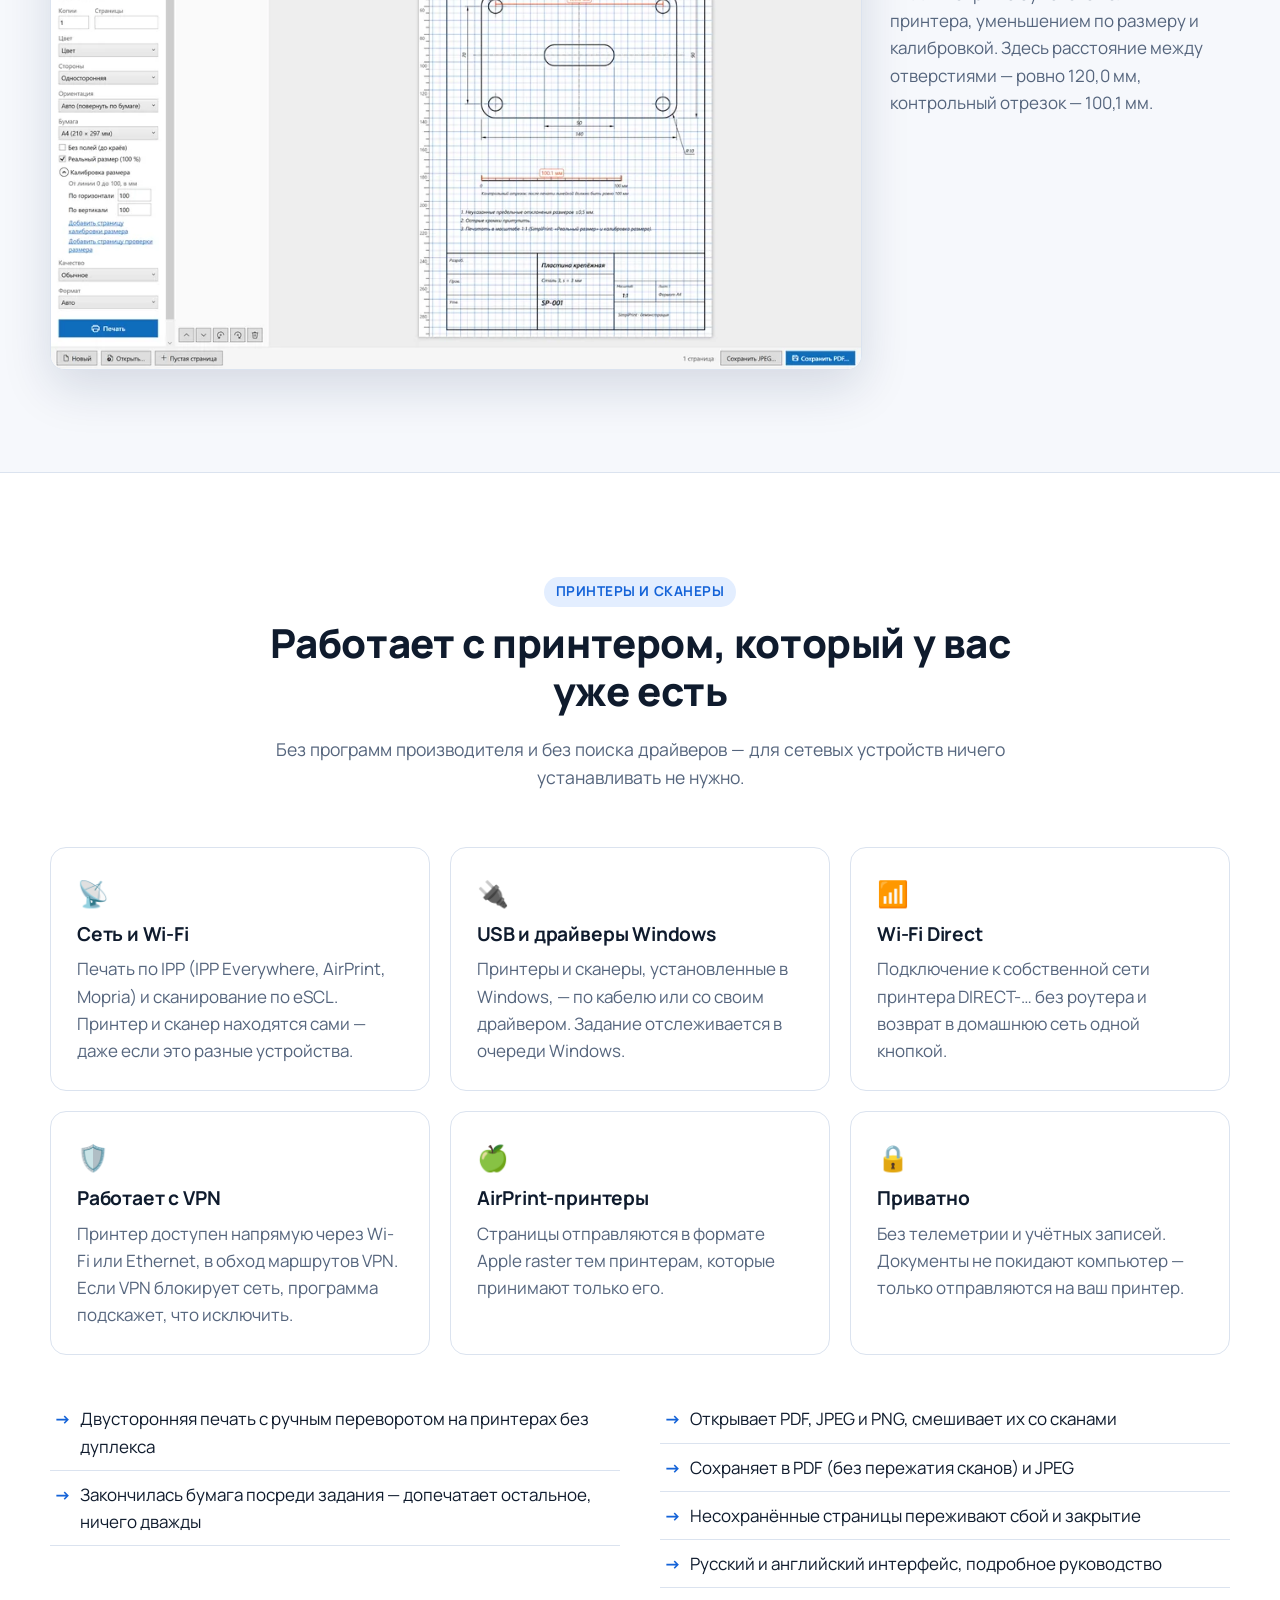
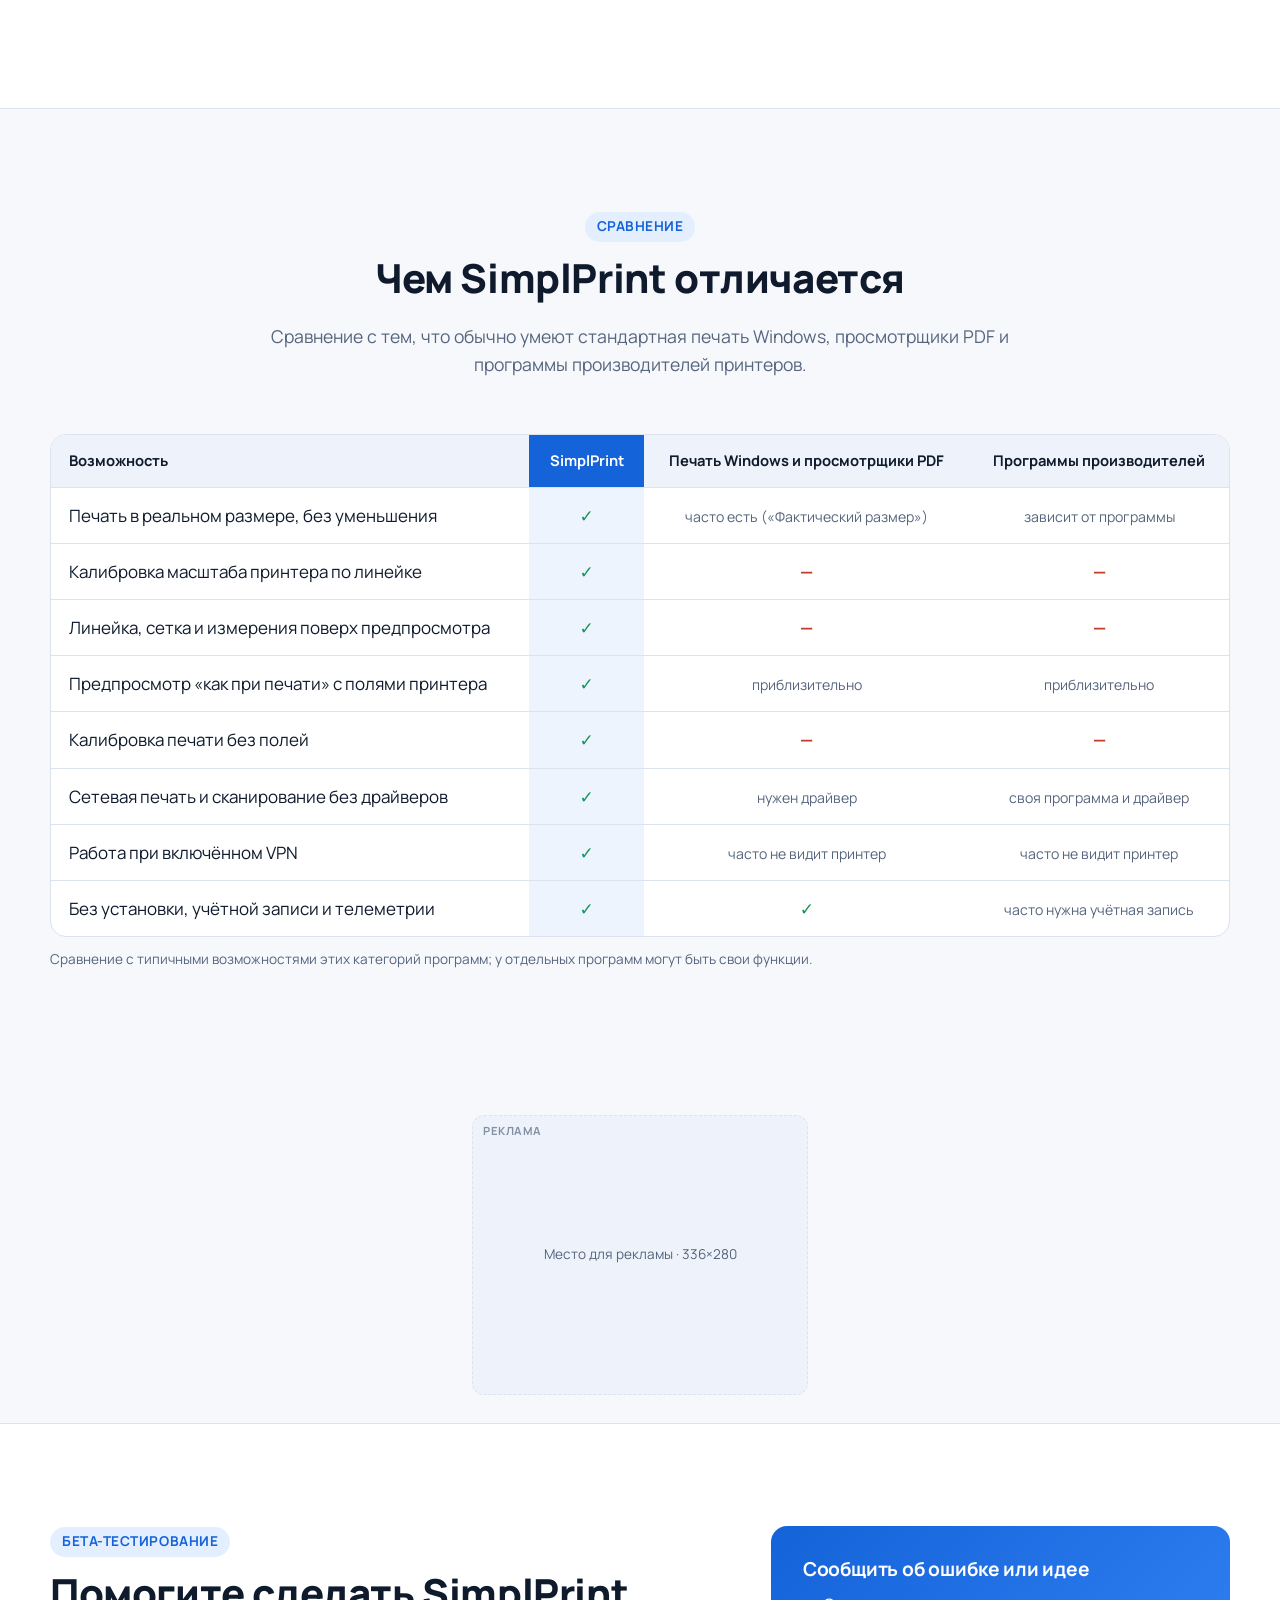
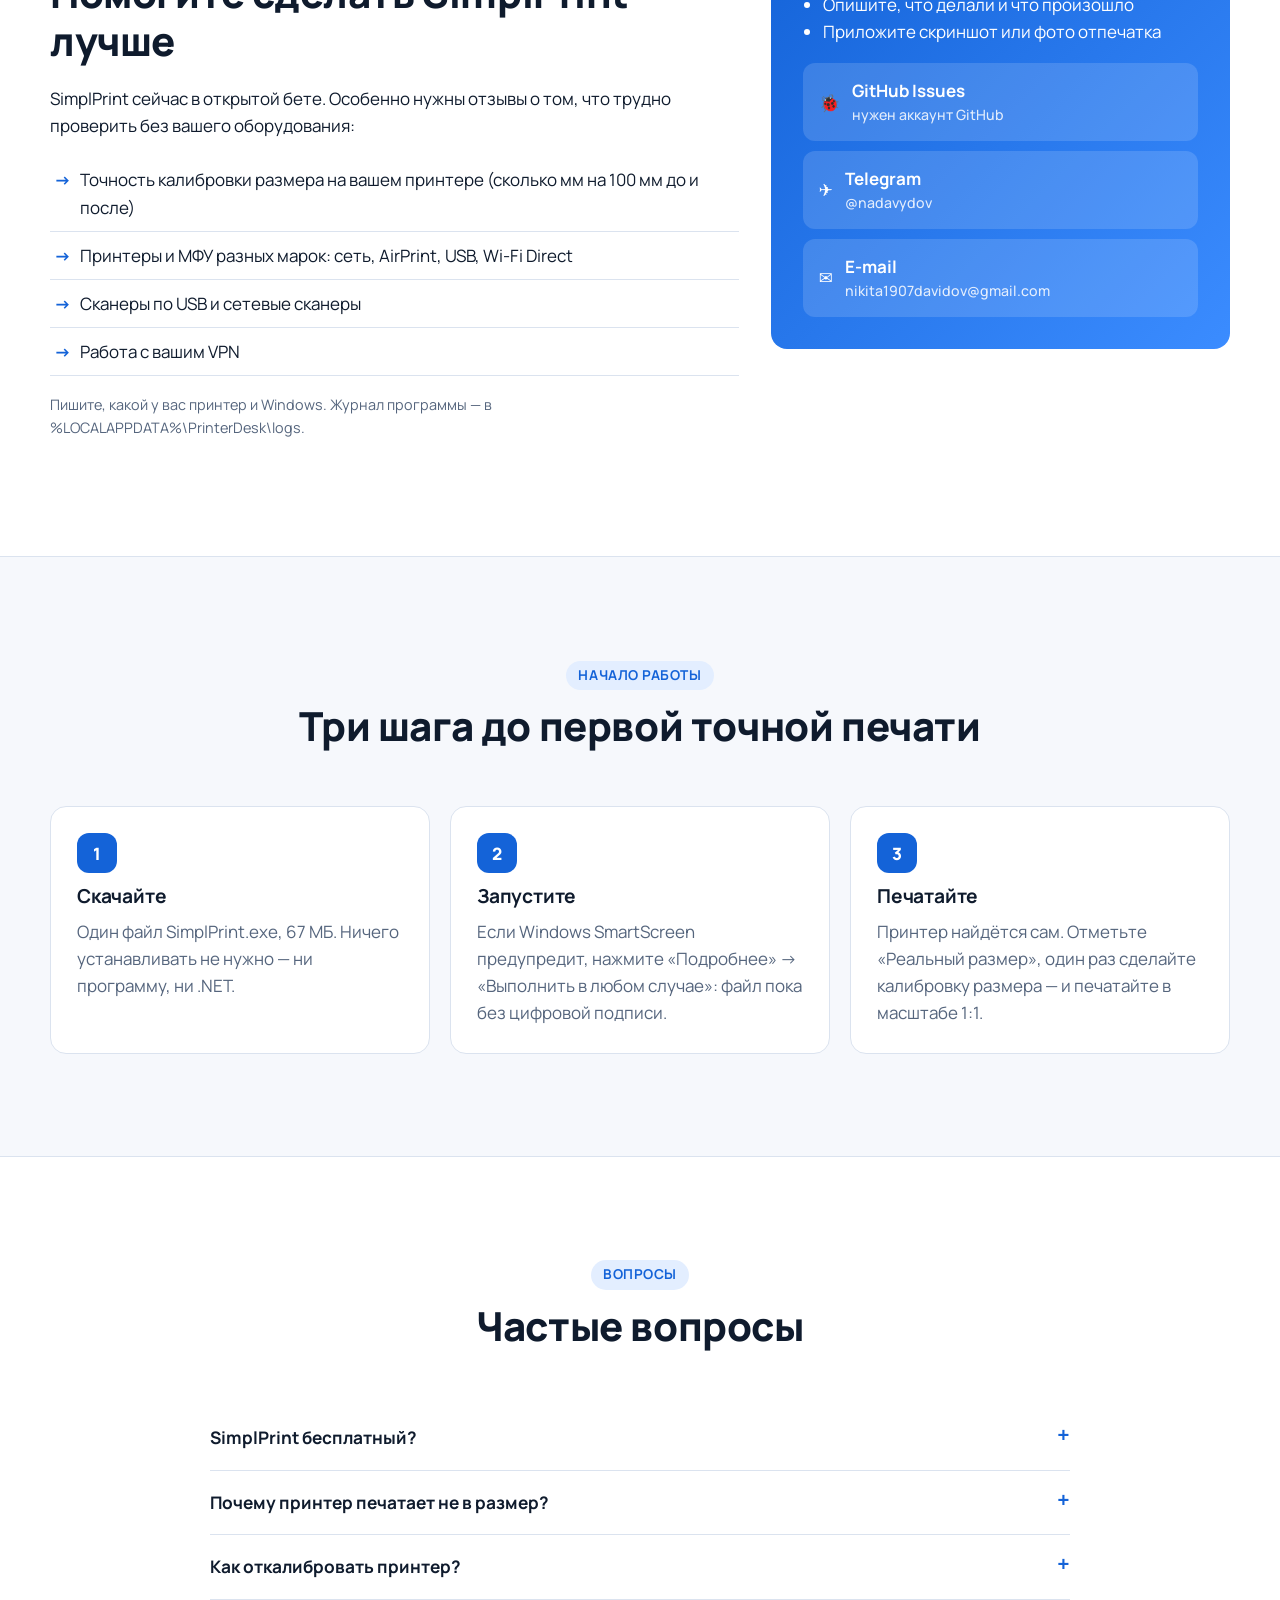
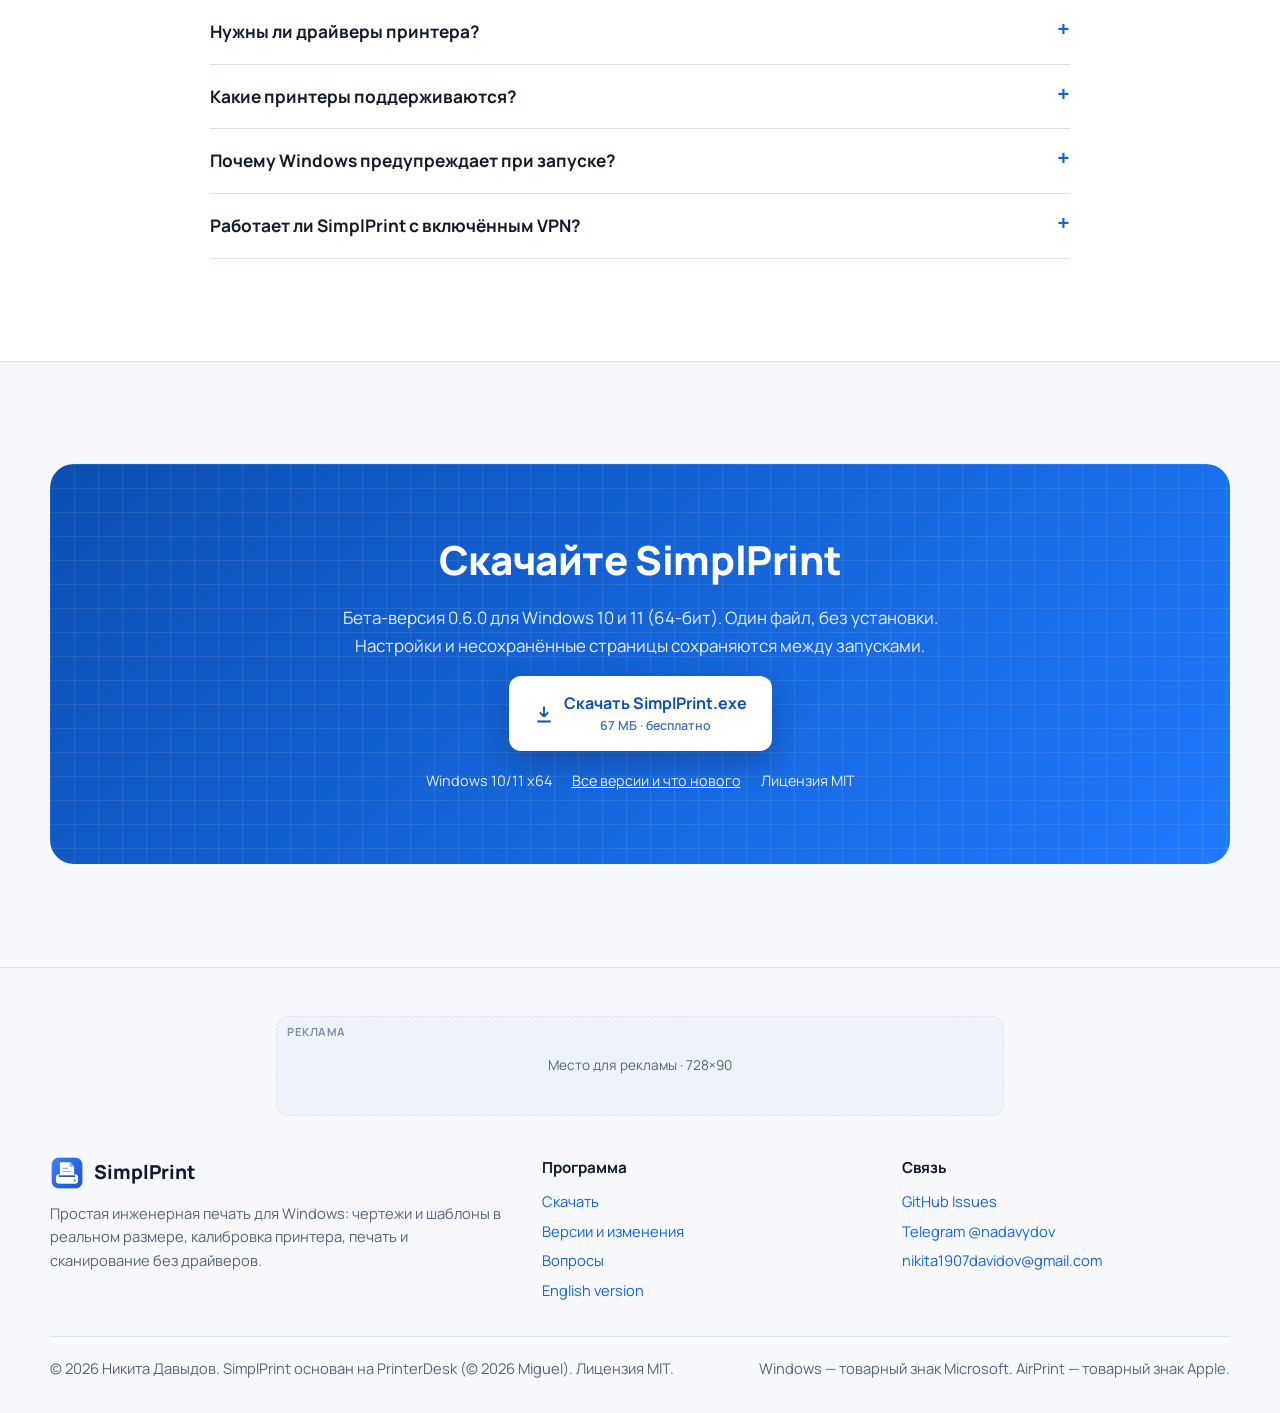
==== commit 2746b5a4: "Give the exe's size as Windows shows it (67 MB) Co-Authored-By: Claude Opus 5.5 <noreply@anthropic.c" ====
--- a/index.html
+++ b/index.html
@@ -47,7 +47,7 @@
     "applicationSubCategory": "Печать и сканирование",
     "operatingSystem": "Windows 10, Windows 11",
     "softwareVersion": "0.6.0",
-    "fileSize": "70 MB",
+    "fileSize": "67 MB",
     "inLanguage": ["ru", "en"],
     "isAccessibleForFree": true,
     "offers": { "@type": "Offer", "price": "0", "priceCurrency": "RUB" },
@@ -125,7 +125,7 @@
           <div class="hero__buttons">
             <a class="btn btn--primary" href="https://github.com/Gameqwerty/simplprint-app/releases/latest/download/SimplPrint.exe" data-download>
               <svg width="20" height="20" viewBox="0 0 24 24" fill="none" stroke="currentColor" stroke-width="2.2"><path d="M12 3v12m0 0l-5-5m5 5l5-5M4 21h16"/></svg>
-              <span>Скачать для Windows<small>бета 0.6.0 · 70 МБ</small></span>
+              <span>Скачать для Windows<small>бета 0.6.0 · 67 МБ</small></span>
             </a>
             <a class="btn btn--ghost" href="#precision">Как это работает</a>
           </div>
@@ -405,7 +405,7 @@
           <h2>Три шага до первой точной печати</h2>
         </div>
         <ol class="start start-list">
-          <li class="reveal"><h3>Скачайте</h3><p>Один файл SimplPrint.exe, 70&nbsp;МБ. Ничего устанавливать не нужно — ни программу, ни .NET.</p></li>
+          <li class="reveal"><h3>Скачайте</h3><p>Один файл SimplPrint.exe, 67&nbsp;МБ. Ничего устанавливать не нужно — ни программу, ни .NET.</p></li>
           <li class="reveal"><h3>Запустите</h3><p>Если Windows SmartScreen предупредит, нажмите «Подробнее» → «Выполнить в любом случае»: файл пока без цифровой подписи.</p></li>
           <li class="reveal"><h3>Печатайте</h3><p>Принтер найдётся сам. Отметьте «Реальный размер», один раз сделайте калибровку размера — и печатайте в масштабе 1:1.</p></li>
         </ol>
@@ -440,7 +440,7 @@
             сохраняются между запусками.</p>
           <a class="btn btn--primary" href="https://github.com/Gameqwerty/simplprint-app/releases/latest/download/SimplPrint.exe" data-download>
             <svg width="20" height="20" viewBox="0 0 24 24" fill="none" stroke="currentColor" stroke-width="2.2"><path d="M12 3v12m0 0l-5-5m5 5l5-5M4 21h16"/></svg>
-            <span>Скачать SimplPrint.exe<small>70 МБ · бесплатно</small></span>
+            <span>Скачать SimplPrint.exe<small>67 МБ · бесплатно</small></span>
           </a>
           <div class="download__meta">
             <span>Windows 10/11 x64</span>
